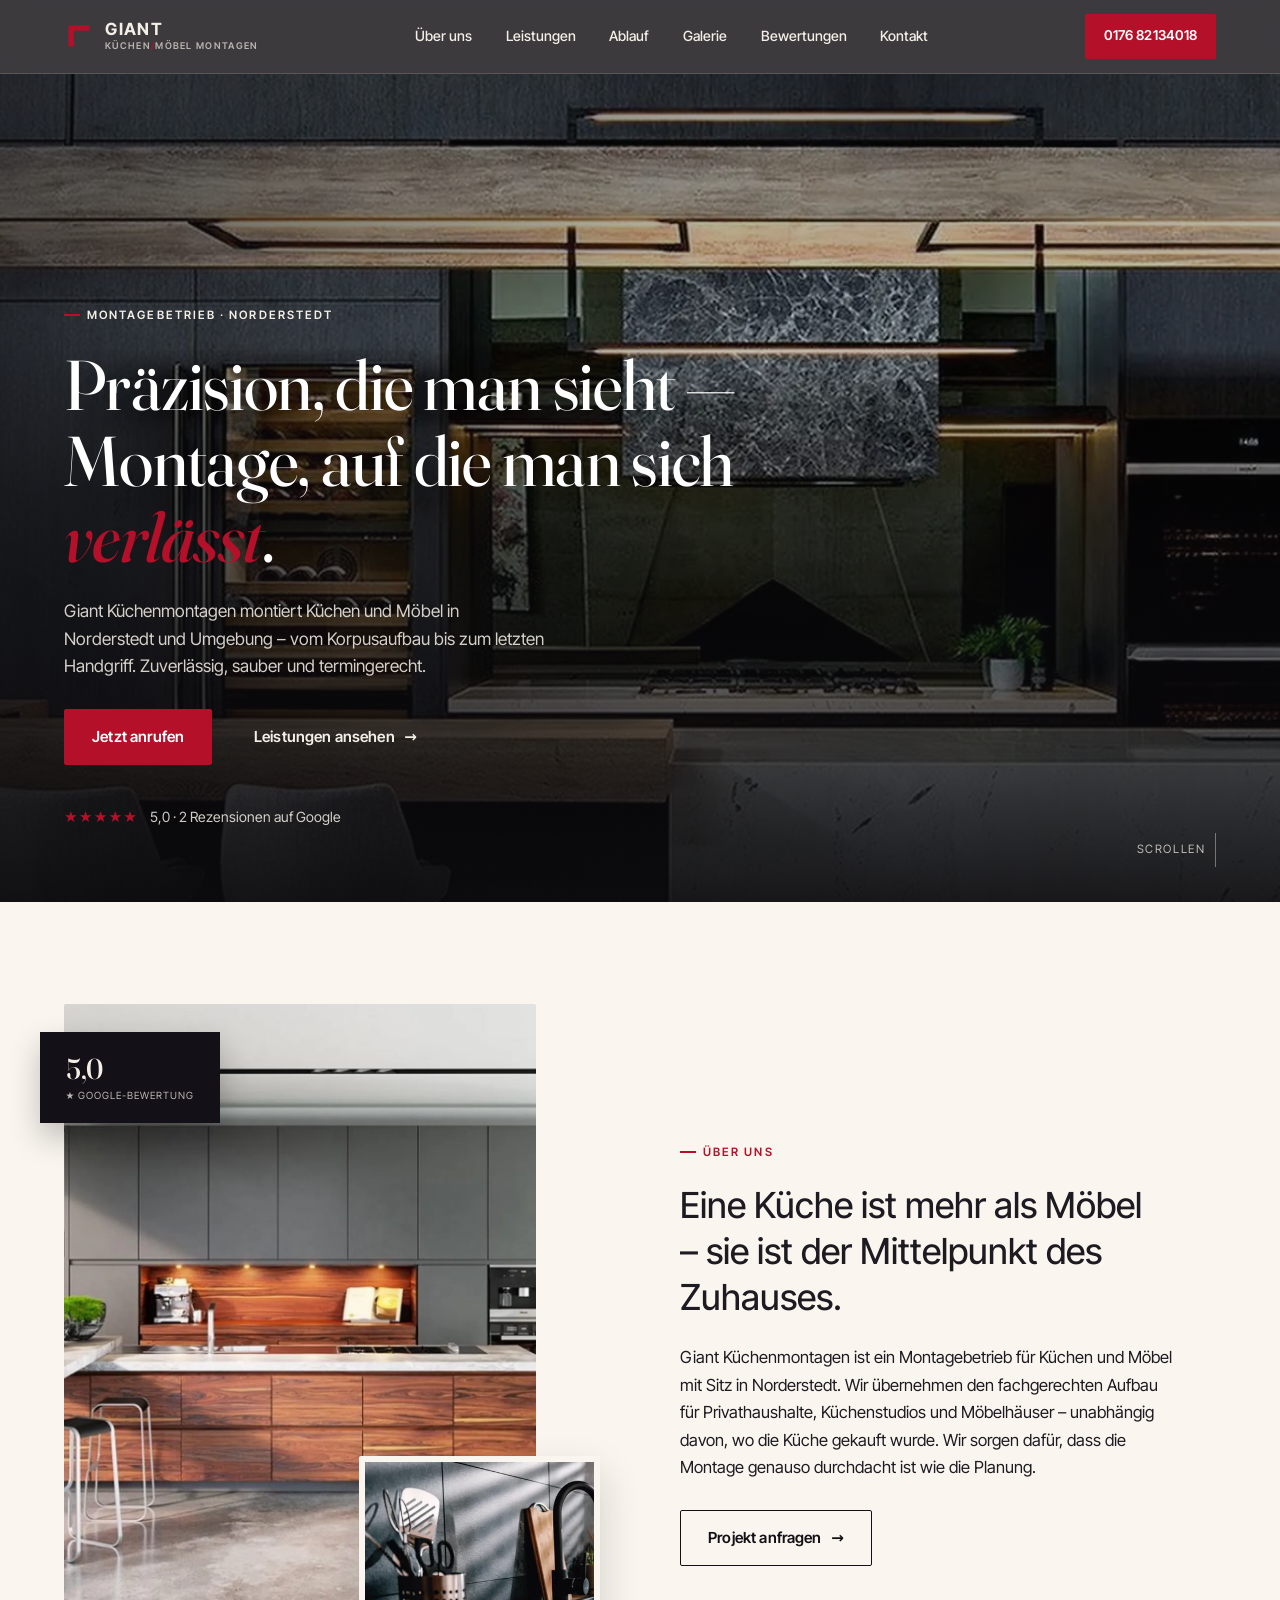
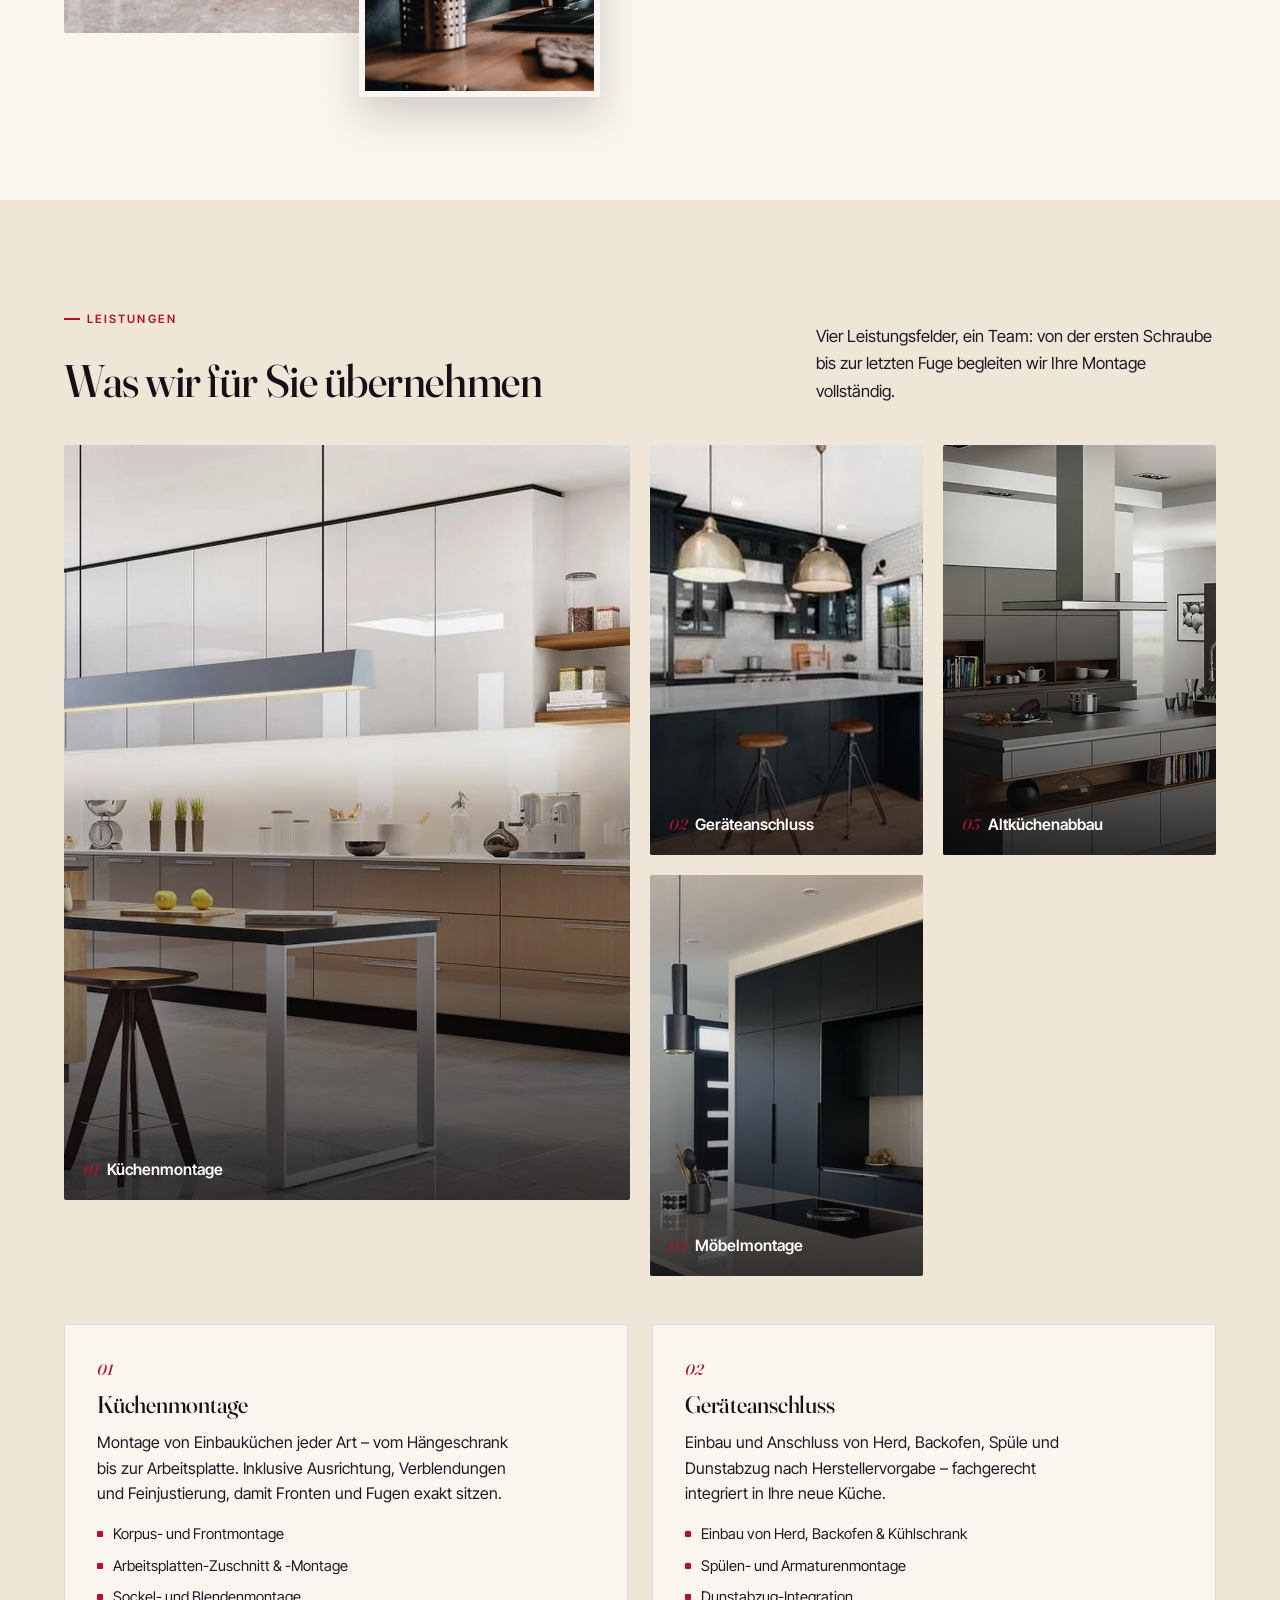
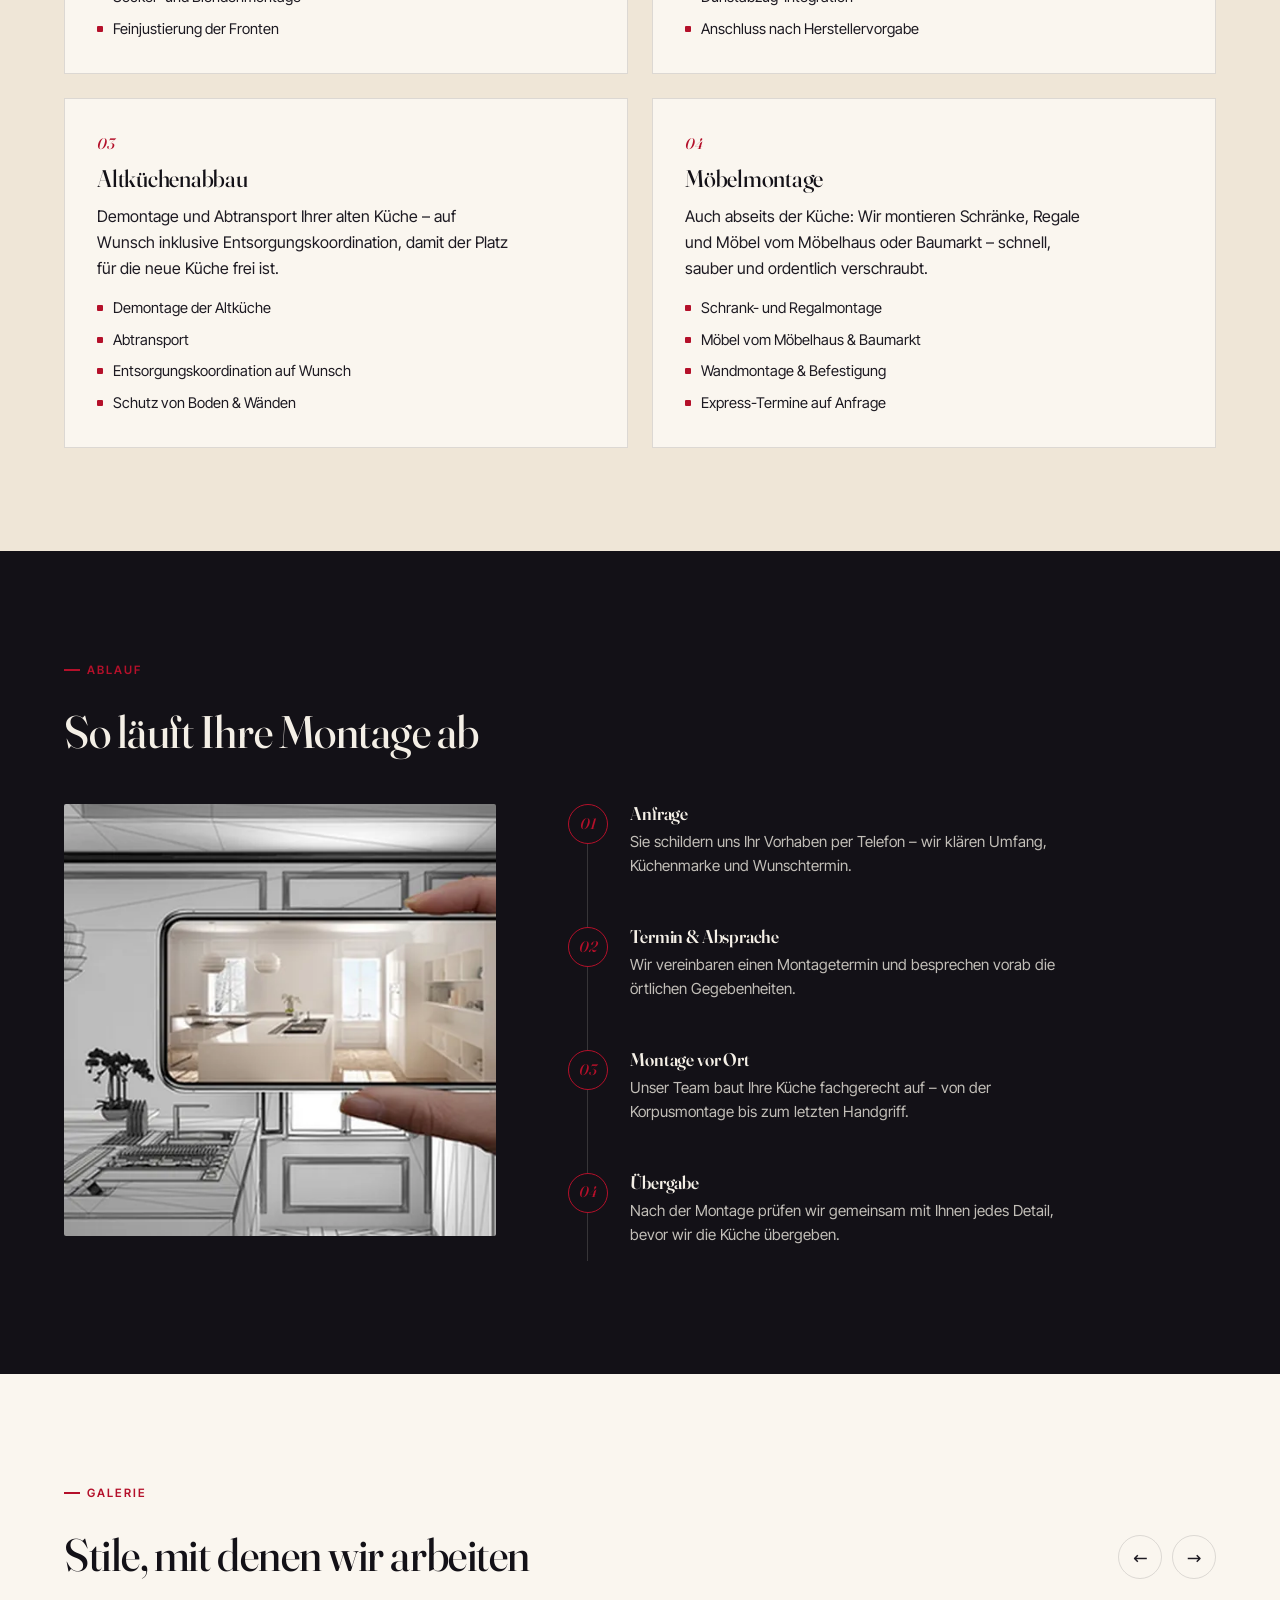
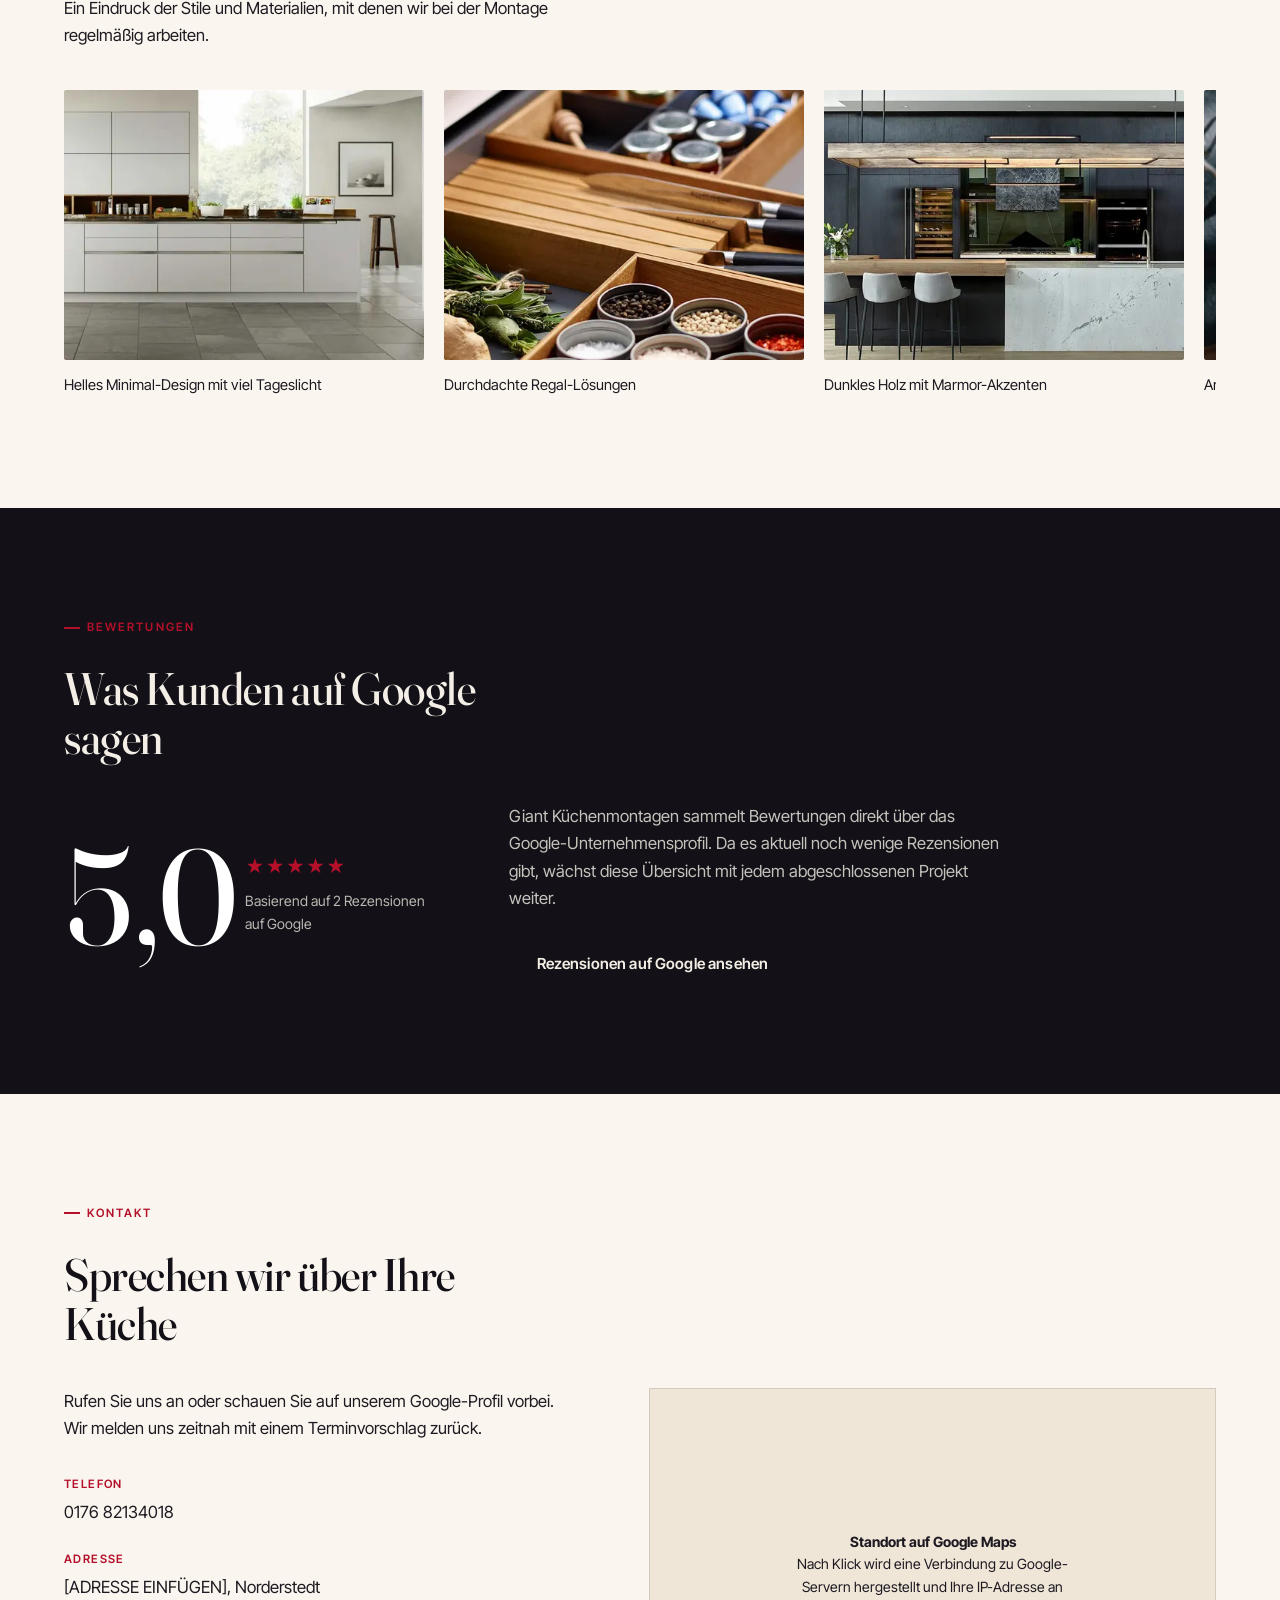
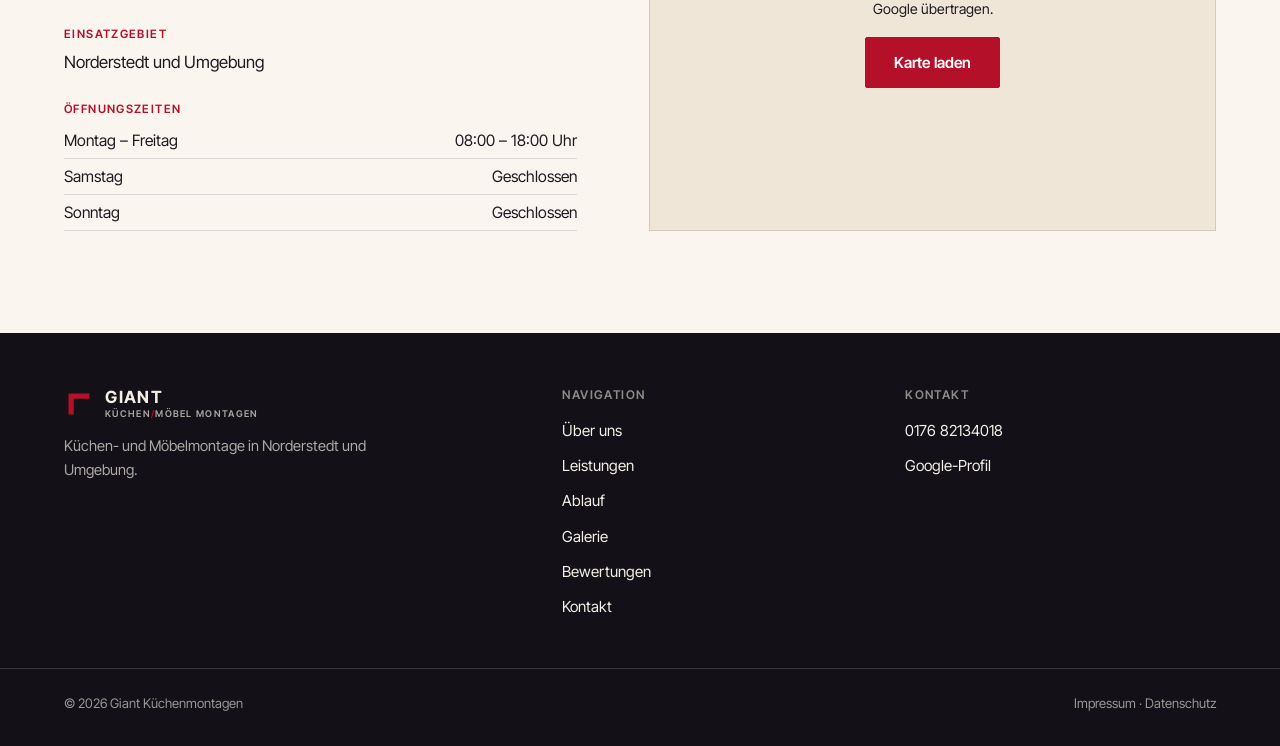
==== index.html @ b09549d9 "Add files via upload" ====
<!DOCTYPE html>
<html lang="de">
<head>
<meta charset="UTF-8">
<meta name="viewport" content="width=device-width, initial-scale=1">
<title>Giant Küchenmontagen – Küchen- &amp; Möbelmontage in Norderstedt</title>
<meta name="description" content="Giant Küchenmontagen montiert Küchen und Möbel in Norderstedt und Umgebung – vom Korpusaufbau bis zum Geräteanschluss. Zuverlässig, sauber, termingerecht.">

<link rel="icon" href="favicon.svg" type="image/svg+xml">
<link rel="icon" href="favicon-32.png" sizes="32x32" type="image/png">
<link rel="apple-touch-icon" href="favicon-180.png">

<link rel="preload" href="fonts/intertight-variable.woff2" as="font" type="font/woff2" crossorigin>
<link rel="preload" href="fonts/fraunces-variable.woff2" as="font" type="font/woff2" crossorigin>
<link rel="preload" href="img/hero-montage-schwarz-1200.webp" as="image" fetchpriority="high">

<link rel="stylesheet" href="css/style.css">

<meta property="og:type" content="website">
<meta property="og:title" content="Giant Küchenmontagen – Küchen- &amp; Möbelmontage in Norderstedt">
<meta property="og:description" content="Fachgerechte Montage von Küchen und Möbeln in Norderstedt und Umgebung – vom Korpusaufbau bis zum Geräteanschluss.">
<meta property="og:locale" content="de_DE">

<script type="application/ld+json">
{
  "@context": "https://schema.org",
  "@type": "HomeAndConstructionBusiness",
  "name": "Giant Küchenmontagen",
  "telephone": "+49 176 82134018",
  "address": {
    "@type": "PostalAddress",
    "addressLocality": "Norderstedt",
    "addressCountry": "DE"
  },
  "geo": {
    "@type": "GeoCoordinates",
    "latitude": 53.6799585,
    "longitude": 9.3692336
  },
  "areaServed": "Norderstedt und Umgebung",
  "openingHoursSpecification": [
    {
      "@type": "OpeningHoursSpecification",
      "dayOfWeek": ["Monday", "Tuesday", "Wednesday", "Thursday", "Friday"],
      "opens": "08:00",
      "closes": "18:00"
    }
  ],
  "aggregateRating": {
    "@type": "AggregateRating",
    "ratingValue": "5.0",
    "bestRating": "5",
    "reviewCount": "2"
  }
}
</script>
</head>
<body>
<a class="skip-link" href="#main">Zum Inhalt springen</a>

<header class="site-header">
  <div class="wrap site-header__inner">
    <a class="logo" href="index.html">
      <span class="mark" aria-hidden="true">
        <svg viewBox="0 0 40 40" width="30" height="30"><path d="M6 6H34V13H13V34H6V6Z" fill="#B4102A"/></svg>
      </span>
      <span class="logo__text">
        <span class="logo__name">Giant</span>
        <span class="logo__sub">Küchen<em>/</em>Möbel Montagen</span>
      </span>
    </a>

    <nav class="nav-desktop" aria-label="Hauptnavigation">
      <a href="#ueber-uns">Über uns</a>
      <a href="#leistungen">Leistungen</a>
      <a href="#ablauf">Ablauf</a>
      <a href="#galerie">Galerie</a>
      <a href="#bewertungen">Bewertungen</a>
      <a href="#kontakt">Kontakt</a>
    </nav>

    <div class="header-actions">
      <a class="btn btn--primary" href="tel:+4917682134018">0176 82134018</a>
      <button class="nav-toggle" aria-label="Menü öffnen" aria-expanded="false" aria-controls="nav-mobile">
        <span></span><span></span><span></span>
      </button>
    </div>
  </div>
</header>
<nav class="nav-mobile" id="nav-mobile" aria-label="Mobile Navigation">
  <a href="#ueber-uns">Über uns</a>
  <a href="#leistungen">Leistungen</a>
  <a href="#ablauf">Ablauf</a>
  <a href="#galerie">Galerie</a>
  <a href="#bewertungen">Bewertungen</a>
  <a href="#kontakt">Kontakt</a>
  <a class="btn btn--primary" href="tel:+4917682134018">0176 82134018 anrufen</a>
</nav>

<main id="main">

  <!-- Hero -->
  <section class="hero">
    <div class="hero__media">
      <img
        src="img/hero-montage-schwarz-1200.webp"
        srcset="img/hero-montage-schwarz-640.webp 640w, img/hero-montage-schwarz-1200.webp 1200w"
        sizes="100vw"
        width="1200" height="750"
        alt="Mattschwarze Küchenzeile mit Marmor-Dunstabzug, Weinklimaschrank und warmer Holzüberdachung"
        fetchpriority="high">
    </div>
    <div class="hero__content">
      <span class="eyebrow">Montagebetrieb · Norderstedt</span>
      <h1 class="hero__title">Präzision, die man sieht — Montage, auf die man sich <span class="accent">verlässt</span>.</h1>
      <p class="hero__text">Giant Küchenmontagen montiert Küchen und Möbel in Norderstedt und Umgebung – vom Korpusaufbau bis zum letzten Handgriff. Zuverlässig, sauber und termingerecht.</p>
      <div class="hero__ctas">
        <a class="btn btn--primary" href="tel:+4917682134018">Jetzt anrufen</a>
        <a class="btn btn--ghost-light btn--arrow" href="#leistungen">Leistungen ansehen</a>
      </div>
      <div class="hero__meta">
        <span class="stars" aria-hidden="true">★★★★★</span>
        <span>5,0 · 2 Rezensionen auf Google</span>
      </div>
    </div>
    <div class="hero__scroll" aria-hidden="true">
      <span>Scrollen</span>
      <span class="hero__scroll-line"></span>
    </div>
  </section>

  <!-- Über uns -->
  <section class="section" id="ueber-uns">
    <div class="wrap ueberuns">
      <div class="ueberuns__media reveal">
        <div class="ueberuns__stat">
          <strong>5,0</strong>
          <span>★ Google-Bewertung</span>
        </div>
        <div class="ueberuns__media-main">
          <img
            src="img/ueberuns-haupt-960.webp"
            srcset="img/ueberuns-haupt-500.webp 500w, img/ueberuns-haupt-960.webp 960w"
            sizes="(min-width: 900px) 45vw, 90vw"
            width="960" height="1280"
            alt="Graphitfarbene Küche mit Walnuss-Nischen, Kochinsel und Barhockern"
            loading="lazy">
        </div>
        <div class="ueberuns__media-inset">
          <img
            src="img/ueberuns-detail-640.webp"
            srcset="img/ueberuns-detail-400.webp 400w, img/ueberuns-detail-640.webp 640w"
            sizes="(min-width: 900px) 20vw, 40vw"
            width="640" height="640"
            alt="Nahaufnahme einer Küchenutensilien-Ablage neben einer mattschwarzen Armatur"
            loading="lazy">
        </div>
      </div>
      <div class="ueberuns__text reveal">
        <span class="eyebrow">Über uns</span>
        <p class="headline">Eine Küche ist mehr als Möbel – sie ist der Mittelpunkt des Zuhauses.</p>
        <p class="lede">Giant Küchenmontagen ist ein Montagebetrieb für Küchen und Möbel mit Sitz in Norderstedt. Wir übernehmen den fachgerechten Aufbau für Privathaushalte, Küchenstudios und Möbelhäuser – unabhängig davon, wo die Küche gekauft wurde. Wir sorgen dafür, dass die Montage genauso durchdacht ist wie die Planung.</p>
        <a class="btn btn--ghost btn--arrow" href="#kontakt" style="margin-top:1.75rem;">Projekt anfragen</a>
      </div>
    </div>
  </section>

  <!-- Leistungen -->
  <section class="section section--paper-deep" id="leistungen">
    <div class="wrap">
      <div class="section-head section-head--split">
        <div>
          <span class="eyebrow reveal">Leistungen</span>
          <h2 class="headline reveal">Was wir für Sie übernehmen</h2>
        </div>
        <p class="lede reveal">Vier Leistungsfelder, ein Team: von der ersten Schraube bis zur letzten Fuge begleiten wir Ihre Montage vollständig.</p>
      </div>

      <div class="bento reveal">
        <a class="bento__item bento__item--a" href="#leistung-montage">
          <img
            src="img/leistung-montage-900.webp"
            srcset="img/leistung-montage-480.webp 480w, img/leistung-montage-900.webp 900w"
            sizes="(min-width: 860px) 50vw, 90vw"
            width="900" height="1200"
            alt="Helle Holzküche mit Kochinsel und freistehendem Esstisch"
            loading="lazy">
          <span class="bento__label"><span class="bento__label-index">01</span><span class="bento__label-text">Küchenmontage</span></span>
        </a>
        <a class="bento__item bento__item--b" href="#leistung-geraete">
          <img
            src="img/leistung-geraete-900.webp"
            srcset="img/leistung-geraete-480.webp 480w, img/leistung-geraete-900.webp 900w"
            sizes="(min-width: 860px) 25vw, 45vw"
            width="900" height="900"
            alt="Dunkelblaue Kücheninsel mit messingfarbenen Pendelleuchten"
            loading="lazy">
          <span class="bento__label"><span class="bento__label-index">02</span><span class="bento__label-text">Geräteanschluss</span></span>
        </a>
        <a class="bento__item bento__item--c" href="#leistung-abbau">
          <img
            src="img/leistung-abbau-900.webp"
            srcset="img/leistung-abbau-480.webp 480w, img/leistung-abbau-900.webp 900w"
            sizes="(min-width: 860px) 25vw, 45vw"
            width="900" height="1350"
            alt="Offene, graue Küche mit Blick auf eine Treppe im Hintergrund"
            loading="lazy">
          <span class="bento__label"><span class="bento__label-index">03</span><span class="bento__label-text">Altküchenabbau</span></span>
        </a>
        <a class="bento__item bento__item--d" href="#leistung-moebel">
          <img
            src="img/leistung-moebel-900.webp"
            srcset="img/leistung-moebel-480.webp 480w, img/leistung-moebel-900.webp 900w"
            sizes="(min-width: 860px) 25vw, 90vw"
            width="900" height="900"
            alt="Mattschwarze Hochschränke mit schlanken Pendelleuchten"
            loading="lazy">
          <span class="bento__label"><span class="bento__label-index">04</span><span class="bento__label-text">Möbelmontage</span></span>
        </a>
      </div>

      <div class="leistung-cards">
        <div class="leistung-card reveal" id="leistung-montage">
          <span class="leistung-card__index">01</span>
          <h3>Küchenmontage</h3>
          <p>Montage von Einbauküchen jeder Art – vom Hängeschrank bis zur Arbeitsplatte. Inklusive Ausrichtung, Verblendungen und Feinjustierung, damit Fronten und Fugen exakt sitzen.</p>
          <ul class="leistung-card__list">
            <li>Korpus- und Frontmontage</li>
            <li>Arbeitsplatten-Zuschnitt &amp; -Montage</li>
            <li>Sockel- und Blendenmontage</li>
            <li>Feinjustierung der Fronten</li>
          </ul>
        </div>
        <div class="leistung-card reveal" id="leistung-geraete">
          <span class="leistung-card__index">02</span>
          <h3>Geräteanschluss</h3>
          <p>Einbau und Anschluss von Herd, Backofen, Spüle und Dunstabzug nach Herstellervorgabe – fachgerecht integriert in Ihre neue Küche.</p>
          <ul class="leistung-card__list">
            <li>Einbau von Herd, Backofen &amp; Kühlschrank</li>
            <li>Spülen- und Armaturenmontage</li>
            <li>Dunstabzug-Integration</li>
            <li>Anschluss nach Herstellervorgabe</li>
          </ul>
        </div>
        <div class="leistung-card reveal" id="leistung-abbau">
          <span class="leistung-card__index">03</span>
          <h3>Altküchenabbau</h3>
          <p>Demontage und Abtransport Ihrer alten Küche – auf Wunsch inklusive Entsorgungskoordination, damit der Platz für die neue Küche frei ist.</p>
          <ul class="leistung-card__list">
            <li>Demontage der Altküche</li>
            <li>Abtransport</li>
            <li>Entsorgungskoordination auf Wunsch</li>
            <li>Schutz von Boden &amp; Wänden</li>
          </ul>
        </div>
        <div class="leistung-card reveal" id="leistung-moebel">
          <span class="leistung-card__index">04</span>
          <h3>Möbelmontage</h3>
          <p>Auch abseits der Küche: Wir montieren Schränke, Regale und Möbel vom Möbelhaus oder Baumarkt – schnell, sauber und ordentlich verschraubt.</p>
          <ul class="leistung-card__list">
            <li>Schrank- und Regalmontage</li>
            <li>Möbel vom Möbelhaus &amp; Baumarkt</li>
            <li>Wandmontage &amp; Befestigung</li>
            <li>Express-Termine auf Anfrage</li>
          </ul>
        </div>
      </div>
    </div>
  </section>

  <!-- Ablauf -->
  <section class="section section--ink" id="ablauf">
    <div class="wrap">
      <span class="eyebrow reveal">Ablauf</span>
      <h2 class="headline reveal">So läuft Ihre Montage ab</h2>

      <div class="ablauf">
        <div class="ablauf__media reveal">
          <img
            src="img/ablauf-planung-960.webp"
            srcset="img/ablauf-planung-500.webp 500w, img/ablauf-planung-960.webp 960w"
            sizes="(min-width: 960px) 35vw, 90vw"
            width="960" height="960"
            alt="Visualisierung einer Küchenplanung per Smartphone über einer technischen Zeichnung"
            loading="lazy">
        </div>
        <div class="timeline reveal">
          <div class="timeline__step">
            <span class="timeline__index" aria-hidden="true">01</span>
            <div>
              <h3>Anfrage</h3>
              <p>Sie schildern uns Ihr Vorhaben per Telefon – wir klären Umfang, Küchenmarke und Wunschtermin.</p>
            </div>
          </div>
          <div class="timeline__step">
            <span class="timeline__index" aria-hidden="true">02</span>
            <div>
              <h3>Termin &amp; Absprache</h3>
              <p>Wir vereinbaren einen Montagetermin und besprechen vorab die örtlichen Gegebenheiten.</p>
            </div>
          </div>
          <div class="timeline__step">
            <span class="timeline__index" aria-hidden="true">03</span>
            <div>
              <h3>Montage vor Ort</h3>
              <p>Unser Team baut Ihre Küche fachgerecht auf – von der Korpusmontage bis zum letzten Handgriff.</p>
            </div>
          </div>
          <div class="timeline__step">
            <span class="timeline__index" aria-hidden="true">04</span>
            <div>
              <h3>Übergabe</h3>
              <p>Nach der Montage prüfen wir gemeinsam mit Ihnen jedes Detail, bevor wir die Küche übergeben.</p>
            </div>
          </div>
        </div>
      </div>
    </div>
  </section>

  <!-- Galerie -->
  <section class="section" id="galerie">
    <div class="wrap">
      <div class="galerie__head">
        <div>
          <span class="eyebrow reveal">Galerie</span>
          <h2 class="headline reveal">Stile, mit denen wir arbeiten</h2>
        </div>
        <div class="galerie__nav reveal">
          <button type="button" data-scroll="-1" aria-label="Galerie nach links scrollen">←</button>
          <button type="button" data-scroll="1" aria-label="Galerie nach rechts scrollen">→</button>
        </div>
      </div>
      <p class="lede reveal" style="margin-top:1rem;">Ein Eindruck der Stile und Materialien, mit denen wir bei der Montage regelmäßig arbeiten.</p>

      <div class="galerie__track reveal" id="galerie-track" tabindex="0" aria-label="Galerie, horizontal scrollbar">
        <figure class="galerie__card">
          <div class="galerie__card-media">
            <img
              src="img/galerie-minimal-weiss-900.webp"
              srcset="img/galerie-minimal-weiss-480.webp 480w, img/galerie-minimal-weiss-900.webp 900w"
              sizes="360px"
              width="900" height="675"
              alt="Helle, minimalistische Küche mit großem Fenster"
              loading="lazy">
          </div>
          <figcaption class="galerie__card-caption">Helles Minimal-Design mit viel Tageslicht</figcaption>
        </figure>
        <figure class="galerie__card">
          <div class="galerie__card-media">
            <img
              src="img/galerie-offenes-regal-900.webp"
              srcset="img/galerie-offenes-regal-480.webp 480w, img/galerie-offenes-regal-900.webp 900w"
              sizes="360px"
              width="900" height="675"
              alt="Offene Regal-Lösung mit Geschirr und Küchenutensilien"
              loading="lazy">
          </div>
          <figcaption class="galerie__card-caption">Durchdachte Regal-Lösungen</figcaption>
        </figure>
        <figure class="galerie__card">
          <div class="galerie__card-media">
            <img
              src="img/galerie-marmor-insel-900.webp"
              srcset="img/galerie-marmor-insel-480.webp 480w, img/galerie-marmor-insel-900.webp 900w"
              sizes="360px"
              width="900" height="675"
              alt="Dunkle Kochinsel mit Marmor-Dunstabzug und Weinklimaschrank"
              loading="lazy">
          </div>
          <figcaption class="galerie__card-caption">Dunkles Holz mit Marmor-Akzenten</figcaption>
        </figure>
        <figure class="galerie__card">
          <div class="galerie__card-media">
            <img
              src="img/galerie-armatur-detail-900.webp"
              srcset="img/galerie-armatur-detail-480.webp 480w, img/galerie-armatur-detail-900.webp 900w"
              sizes="360px"
              width="900" height="675"
              alt="Mattschwarze Armatur neben einem Schneidebrett aus Holz"
              loading="lazy">
          </div>
          <figcaption class="galerie__card-caption">Armatur- und Detailmontage in Mattschwarz</figcaption>
        </figure>
      </div>
    </div>
  </section>

  <!-- Bewertungen -->
  <section class="section section--ink" id="bewertungen">
    <div class="wrap">
      <span class="eyebrow reveal">Bewertungen</span>
      <h2 class="headline reveal">Was Kunden auf Google sagen</h2>

      <div class="bewertung-banner reveal">
        <div class="bewertung-score">
          <span class="bewertung-score__num">5,0</span>
          <div class="bewertung-score__meta">
            <span class="stars" aria-hidden="true">★★★★★</span>
            <p>Basierend auf 2 Rezensionen auf Google</p>
          </div>
        </div>
        <div class="bewertung-text">
          <p class="lede">Giant Küchenmontagen sammelt Bewertungen direkt über das Google-Unternehmensprofil. Da es aktuell noch wenige Rezensionen gibt, wächst diese Übersicht mit jedem abgeschlossenen Projekt weiter.</p>
          <a class="btn btn--ghost-light" href="https://www.google.com/maps/place/Giant+K%C3%BCchenmontagen/@0,0,9z/data=!4m19!1m10!3m9!1s0x6337b4d346b1dd51:0x238fac56518d0ff9!2sGiant+K%C3%BCchenmontagen!8m2!3d53.6799585!4d9.3692336!10e5!14m1!1BCgIgAQ!16s%2Fg%2F11s0gf48rt!3m7!1s0x6337b4d346b1dd51:0x238fac56518d0ff9!8m2!3d53.6799585!4d9.3692336!9m1!1b1!16s%2Fg%2F11s0gf48rt?entry=ttu&amp;g_ep=EgoyMDI2MDkzMC4wIKXMDSoASAFQAw%3D%3D" target="_blank" rel="noopener">Rezensionen auf Google ansehen</a>
        </div>
      </div>
    </div>
  </section>

  <!-- Kontakt -->
  <section class="section" id="kontakt">
    <div class="wrap">
      <span class="eyebrow reveal">Kontakt</span>
      <h2 class="headline reveal">Sprechen wir über Ihre Küche</h2>

      <div class="kontakt reveal">
        <div>
          <p class="lede">Rufen Sie uns an oder schauen Sie auf unserem Google-Profil vorbei. Wir melden uns zeitnah mit einem Terminvorschlag zurück.</p>

          <dl class="kontakt-list" style="margin-top:2rem;">
            <div class="kontakt-item">
              <dt>Telefon</dt>
              <dd><a href="tel:+4917682134018">0176 82134018</a></dd>
            </div>
            <div class="kontakt-item">
              <dt>Adresse</dt>
              <dd>[ADRESSE EINFÜGEN], Norderstedt</dd>
            </div>
            <div class="kontakt-item">
              <dt>Einsatzgebiet</dt>
              <dd>Norderstedt und Umgebung</dd>
            </div>
            <div class="kontakt-item">
              <dt>Öffnungszeiten</dt>
              <dd>
                <table class="hours-table">
                  <tbody>
                    <tr><td>Montag – Freitag</td><td>08:00 – 18:00 Uhr</td></tr>
                    <tr><td>Samstag</td><td>Geschlossen</td></tr>
                    <tr><td>Sonntag</td><td>Geschlossen</td></tr>
                  </tbody>
                </table>
              </dd>
            </div>
          </dl>
        </div>

        <div class="map-box" data-map-src="https://www.google.com/maps?q=53.6799585,9.3692336&amp;z=14&amp;output=embed">
          <p><strong>Standort auf Google Maps</strong><br>Nach Klick wird eine Verbindung zu Google-Servern hergestellt und Ihre IP-Adresse an Google übertragen.</p>
          <button class="btn btn--primary" type="button" data-load-map>Karte laden</button>
        </div>
      </div>
    </div>
  </section>

</main>

<footer class="site-footer">
  <div class="wrap footer-grid">
    <div>
      <a class="logo" href="index.html">
        <span class="mark" aria-hidden="true">
          <svg viewBox="0 0 40 40" width="30" height="30"><path d="M6 6H34V13H13V34H6V6Z" fill="#B4102A"/></svg>
        </span>
        <span class="logo__text">
          <span class="logo__name">Giant</span>
          <span class="logo__sub">Küchen<em>/</em>Möbel Montagen</span>
        </span>
      </a>
      <p class="footer-tagline">Küchen- und Möbelmontage in Norderstedt und Umgebung.</p>
    </div>

    <div class="footer-col">
      <h3>Navigation</h3>
      <ul>
        <li><a href="#ueber-uns">Über uns</a></li>
        <li><a href="#leistungen">Leistungen</a></li>
        <li><a href="#ablauf">Ablauf</a></li>
        <li><a href="#galerie">Galerie</a></li>
        <li><a href="#bewertungen">Bewertungen</a></li>
        <li><a href="#kontakt">Kontakt</a></li>
      </ul>
    </div>

    <div class="footer-col">
      <h3>Kontakt</h3>
      <ul>
        <li><a href="tel:+4917682134018">0176 82134018</a></li>
        <li><a href="https://www.google.com/maps/place/Giant+K%C3%BCchenmontagen/@0,0,9z/data=!4m19!1m10!3m9!1s0x6337b4d346b1dd51:0x238fac56518d0ff9!2sGiant+K%C3%BCchenmontagen!8m2!3d53.6799585!4d9.3692336!10e5!14m1!1BCgIgAQ!16s%2Fg%2F11s0gf48rt!3m7!1s0x6337b4d346b1dd51:0x238fac56518d0ff9!8m2!3d53.6799585!4d9.3692336!9m1!1b1!16s%2Fg%2F11s0gf48rt?entry=ttu&amp;g_ep=EgoyMDI2MDkzMC4wIKXMDSoASAFQAw%3D%3D" target="_blank" rel="noopener">Google-Profil</a></li>
      </ul>
    </div>
  </div>

  <div class="wrap footer-bottom">
    <span>© 2026 Giant Küchenmontagen</span>
    <span><a href="impressum.html">Impressum</a> · <a href="datenschutz.html">Datenschutz</a></span>
  </div>
</footer>

<script src="js/main.js"></script>
</body>
</html>
---- css/style.css ----
/* ==========================================================================
   Giant Küchenmontagen — Stylesheet (Editorial / Bento Variante)
   Fonts: Fraunces (Display, self-hosted) + Inter Tight (Text, self-hosted)
   ========================================================================== */

@font-face {
  font-family: "Fraunces";
  src: url("../fonts/fraunces-variable.woff2") format("woff2");
  font-weight: 300 700;
  font-style: normal;
  font-display: swap;
}

@font-face {
  font-family: "Fraunces";
  src: url("../fonts/fraunces-italic.woff2") format("woff2");
  font-weight: 400 600;
  font-style: italic;
  font-display: swap;
}

@font-face {
  font-family: "Inter Tight";
  src: url("../fonts/intertight-variable.woff2") format("woff2");
  font-weight: 400 700;
  font-style: normal;
  font-display: swap;
}

/* ---------- Tokens ---------- */
:root {
  --color-paper: #faf6ef;
  --color-paper-deep: #efe6d7;
  --color-ink: #131117;
  --color-ink-soft: #1d1a22;
  --color-ink-elevated: #28232c;
  --color-cream: #f4efe6;
  --color-red: #b4102a;
  --color-red-deep: #8c0c20;
  --color-white: #ffffff;
  --color-line: rgba(19, 17, 23, 0.13);
  --color-line-on-dark: rgba(244, 239, 230, 0.16);

  --font-display: "Fraunces", "Iowan Old Style", "Palatino Linotype", serif;
  --font-text: "Inter Tight", "Segoe UI", system-ui, sans-serif;

  --maxw: 1320px;
  --gutter: 1.25rem;
  --header-h: 72px;

  --ease: cubic-bezier(0.22, 0.61, 0.36, 1);
}

@media (min-width: 768px) {
  :root { --gutter: 2.5rem; }
}

@media (min-width: 1200px) {
  :root { --gutter: 4rem; }
}

/* ---------- Reset ---------- */
*, *::before, *::after { box-sizing: border-box; }
* { margin: 0; padding: 0; }

html {
  -webkit-text-size-adjust: 100%;
  scroll-behavior: smooth;
  scroll-padding-top: var(--header-h);
}

@media (prefers-reduced-motion: reduce) {
  html { scroll-behavior: auto; }
  *, *::before, *::after {
    animation-duration: 0.01ms !important;
    animation-iteration-count: 1 !important;
    transition-duration: 0.01ms !important;
    scroll-behavior: auto !important;
  }
}

body {
  background: var(--color-paper);
  color: var(--color-ink-soft);
  font-family: var(--font-text);
  font-weight: 400;
  font-size: 1rem;
  line-height: 1.6;
  -webkit-font-smoothing: antialiased;
  overflow-x: hidden;
}

img { max-width: 100%; height: auto; display: block; }
svg { display: block; }

a { color: inherit; text-decoration: none; }
ul { list-style: none; }

button {
  font-family: inherit;
  cursor: pointer;
  background: none;
  border: none;
  color: inherit;
}

h1, h2, h3, h4 {
  font-family: var(--font-display);
  font-weight: 460;
  line-height: 1.08;
  letter-spacing: -0.01em;
  color: var(--color-ink);
}

/* ---------- Focus states ---------- */
a:focus-visible,
button:focus-visible,
input:focus-visible,
textarea:focus-visible {
  outline: 2px solid var(--color-red);
  outline-offset: 3px;
  border-radius: 2px;
}

/* ---------- Layout helpers ---------- */
.wrap {
  max-width: var(--maxw);
  margin-inline: auto;
  padding-inline: var(--gutter);
}

.section { padding-block: clamp(3.5rem, 8vw, 7.5rem); }

.section--paper-deep { background: var(--color-paper-deep); }
.section--ink { background: var(--color-ink); color: var(--color-cream); }
.section--ink h2, .section--ink h3 { color: var(--color-cream); }
.section--ink p.lede { color: rgba(244, 239, 230, 0.8); }

.eyebrow {
  display: inline-flex;
  align-items: center;
  gap: 0.6em;
  font-family: var(--font-text);
  font-weight: 600;
  font-size: 0.72rem;
  letter-spacing: 0.18em;
  text-transform: uppercase;
  color: var(--color-red);
}

.eyebrow::before {
  content: "";
  display: inline-block;
  width: 1.4em;
  height: 2px;
  background: var(--color-red);
}

.headline {
  font-size: clamp(2rem, 3.6vw, 2.85rem);
  margin-top: 0.6em;
  max-width: 18ch;
}

p.lede {
  font-size: clamp(1.02rem, 1.3vw, 1.15rem);
  line-height: 1.65;
  color: var(--color-ink-soft);
  max-width: 50ch;
}

.section-head {
  display: flex;
  flex-direction: column;
  gap: 0.5rem;
}

@media (min-width: 860px) {
  .section-head--split {
    flex-direction: row;
    justify-content: space-between;
    align-items: flex-end;
    gap: 2rem;
  }
  .section-head--split .lede { margin-top: 0; max-width: 40ch; }
}

/* ---------- Buttons ---------- */
.btn {
  display: inline-flex;
  align-items: center;
  gap: 0.6rem;
  font-family: var(--font-text);
  font-weight: 600;
  font-size: 0.95rem;
  letter-spacing: 0.01em;
  padding: 0.95rem 1.7rem;
  min-height: 44px;
  border-radius: 2px;
  transition: background-color 0.2s var(--ease), color 0.2s var(--ease), border-color 0.2s var(--ease), transform 0.2s var(--ease);
}

.btn--primary {
  background: var(--color-red);
  color: var(--color-white);
  border: 1px solid var(--color-red);
}

.btn--primary:hover, .btn--primary:focus-visible {
  background: var(--color-red-deep);
  border-color: var(--color-red-deep);
}

.btn--ghost {
  background: transparent;
  color: var(--color-ink);
  border: 1px solid var(--color-ink);
}

.btn--ghost:hover, .btn--ghost:focus-visible {
  background: var(--color-ink);
  color: var(--color-cream);
}

.section--ink .btn--ghost,
.btn--ghost-light {
  color: var(--color-cream);
  border-color: var(--color-line-on-dark);
}

.section--ink .btn--ghost:hover,
.section--ink .btn--ghost:focus-visible,
.btn--ghost-light:hover,
.btn--ghost-light:focus-visible {
  background: var(--color-cream);
  color: var(--color-ink);
}

.btn--arrow::after { content: "→"; transition: transform 0.2s var(--ease); }
.btn--arrow:hover::after { transform: translateX(3px); }

/* ---------- Brand mark ---------- */
.mark {
  display: inline-block;
  flex-shrink: 0;
}

.logo {
  display: flex;
  align-items: center;
  gap: 0.7rem;
  color: var(--color-cream);
}

.logo__text {
  display: flex;
  flex-direction: column;
  line-height: 1.05;
}

.logo__name {
  font-family: var(--font-text);
  font-size: 1.05rem;
  font-weight: 700;
  letter-spacing: 0.08em;
  text-transform: uppercase;
}

.logo__sub {
  font-family: var(--font-text);
  font-size: 0.58rem;
  font-weight: 600;
  letter-spacing: 0.14em;
  text-transform: uppercase;
  color: rgba(244, 239, 230, 0.68);
  margin-top: 0.15rem;
}

.logo__sub em { font-style: normal; color: var(--color-red); }

/* ---------- Header ---------- */
.site-header {
  position: sticky;
  top: 0;
  z-index: 50;
  background: rgba(19, 17, 23, 0.82);
  backdrop-filter: blur(10px);
  -webkit-backdrop-filter: blur(10px);
  border-bottom: 1px solid var(--color-line-on-dark);
}

.site-header__inner {
  display: flex;
  align-items: center;
  justify-content: space-between;
  gap: 1rem;
  padding-block: 0.85rem;
  min-height: var(--header-h);
}

.nav-desktop { display: none; }

@media (min-width: 980px) {
  .nav-desktop {
    display: flex;
    align-items: center;
    gap: 2.1rem;
  }

  .nav-desktop a {
    font-size: 0.88rem;
    font-weight: 500;
    color: var(--color-cream);
    position: relative;
    padding-block: 0.3rem;
  }

  .nav-desktop a::after {
    content: "";
    position: absolute;
    left: 0;
    bottom: 0;
    width: 100%;
    height: 1px;
    background: var(--color-red);
    transform: scaleX(0);
    transform-origin: left;
    transition: transform 0.25s var(--ease);
  }

  .nav-desktop a:hover::after,
  .nav-desktop a:focus-visible::after { transform: scaleX(1); }
}

.header-actions {
  display: flex;
  align-items: center;
  gap: 0.75rem;
}

.header-actions .btn {
  padding: 0.68rem 1.1rem;
  font-size: 0.85rem;
}

.header-actions .btn--primary { display: none; }

@media (min-width: 640px) {
  .header-actions .btn--primary { display: inline-flex; }
}

.nav-toggle {
  display: flex;
  flex-direction: column;
  justify-content: center;
  gap: 5px;
  width: 44px;
  height: 44px;
  align-items: center;
}

@media (min-width: 980px) { .nav-toggle { display: none; } }

.nav-toggle span {
  display: block;
  width: 22px;
  height: 2px;
  background: var(--color-cream);
  transition: transform 0.25s var(--ease), opacity 0.2s var(--ease);
}

.nav-toggle[aria-expanded="true"] span:nth-child(1) { transform: translateY(7px) rotate(45deg); }
.nav-toggle[aria-expanded="true"] span:nth-child(2) { opacity: 0; }
.nav-toggle[aria-expanded="true"] span:nth-child(3) { transform: translateY(-7px) rotate(-45deg); }

.nav-mobile {
  position: fixed;
  inset: 0;
  top: var(--header-h);
  background: var(--color-ink);
  z-index: 49;
  padding: 2rem var(--gutter);
  display: flex;
  flex-direction: column;
  gap: 1.6rem;
  transform: translateY(-8px);
  opacity: 0;
  pointer-events: none;
  transition: opacity 0.25s var(--ease), transform 0.25s var(--ease);
}

.nav-mobile.is-open { opacity: 1; transform: translateY(0); pointer-events: auto; }

.nav-mobile a {
  font-family: var(--font-display);
  font-size: 1.5rem;
  font-weight: 500;
  color: var(--color-cream);
}

.nav-mobile .btn { align-self: flex-start; margin-top: 0.5rem; }

@media (min-width: 980px) { .nav-mobile { display: none; } }

/* ---------- Hero ---------- */
.hero {
  position: relative;
  min-height: calc(100svh - var(--header-h));
  display: flex;
  align-items: flex-end;
  color: var(--color-cream);
  background: var(--color-ink);
}

.hero__media {
  position: absolute;
  inset: 0;
  z-index: 0;
}

.hero__media img { width: 100%; height: 100%; object-fit: cover; }

.hero__media::after {
  content: "";
  position: absolute;
  inset: 0;
  background:
    linear-gradient(to top, rgba(10,9,12,0.92) 0%, rgba(10,9,12,0.52) 42%, rgba(10,9,12,0.22) 68%, rgba(10,9,12,0.4) 100%),
    linear-gradient(to right, rgba(10,9,12,0.55) 0%, rgba(10,9,12,0) 55%);
}

.hero__content {
  position: relative;
  z-index: 1;
  width: 100%;
  padding: 7rem var(--gutter) 3rem;
  display: flex;
  flex-direction: column;
  gap: 1.4rem;
}

@media (min-width: 760px) {
  .hero__content { padding: 9rem var(--gutter) 4.5rem; }
}

.hero .eyebrow { color: var(--color-cream); }
.hero .eyebrow::before { background: var(--color-red); }

.hero__title {
  font-size: clamp(2.3rem, 6.4vw, 4.4rem);
  max-width: 16ch;
  color: var(--color-white);
  font-weight: 420;
}

.hero__title .accent {
  font-style: italic;
  color: var(--color-red);
}

.hero__text {
  font-size: 1.08rem;
  max-width: 48ch;
  color: rgba(244, 239, 230, 0.86);
}

.hero__ctas {
  display: flex;
  flex-wrap: wrap;
  gap: 0.9rem;
  margin-top: 0.4rem;
}

.hero__meta {
  display: flex;
  align-items: center;
  gap: 0.75rem;
  margin-top: 1.1rem;
  font-size: 0.88rem;
  color: rgba(244, 239, 230, 0.85);
}

.stars { color: var(--color-red); letter-spacing: 0.08em; font-size: 0.95rem; }

.hero__scroll {
  position: absolute;
  right: var(--gutter);
  bottom: 2.2rem;
  z-index: 1;
  display: none;
  align-items: center;
  gap: 0.6rem;
  font-size: 0.72rem;
  letter-spacing: 0.14em;
  text-transform: uppercase;
  color: rgba(244, 239, 230, 0.75);
}

@media (min-width: 760px) { .hero__scroll { display: flex; } }

.hero__scroll-line {
  width: 1px;
  height: 34px;
  background: rgba(244, 239, 230, 0.4);
  position: relative;
  overflow: hidden;
}

.hero__scroll-line::after {
  content: "";
  position: absolute;
  top: -100%;
  left: 0;
  width: 100%;
  height: 100%;
  background: var(--color-red);
  animation: scrollline 2.2s var(--ease) infinite;
}

@keyframes scrollline {
  0% { top: -100%; }
  60% { top: 100%; }
  100% { top: 100%; }
}

@media (prefers-reduced-motion: reduce) {
  .hero__scroll-line::after { animation: none; top: 0; }
}

/* ---------- Über uns ---------- */
.ueberuns {
  display: grid;
  gap: 3rem;
}

@media (min-width: 900px) {
  .ueberuns { grid-template-columns: 1fr 1fr; gap: 5rem; align-items: center; }
}

.ueberuns__text .headline {
  font-size: clamp(1.6rem, 2.8vw, 2.3rem);
  font-weight: 460;
  max-width: 22ch;
  line-height: 1.28;
}

.ueberuns__text p.lede { margin-top: 1.5rem; }

.ueberuns__media {
  position: relative;
  padding-bottom: 2.5rem;
  padding-right: 2.5rem;
}

@media (min-width: 540px) {
  .ueberuns__media { padding-bottom: 4rem; padding-right: 4rem; }
}

.ueberuns__media-main {
  overflow: hidden;
  border-radius: 2px;
}

.ueberuns__media-main img { width: 100%; aspect-ratio: 3/4; object-fit: cover; }

.ueberuns__media-inset {
  position: absolute;
  right: 0;
  bottom: 0;
  width: 45%;
  border: 6px solid var(--color-paper);
  overflow: hidden;
  border-radius: 2px;
  box-shadow: 0 18px 40px rgba(19, 17, 23, 0.18);
}

.ueberuns__media-inset img { width: 100%; aspect-ratio: 1/1; object-fit: cover; }

.ueberuns__stat {
  position: absolute;
  left: 1rem;
  top: 1rem;
  z-index: 2;
  background: var(--color-ink);
  color: var(--color-cream);
  padding: 1rem 1.3rem;
  font-family: var(--font-display);
  line-height: 1.1;
  box-shadow: 0 14px 30px rgba(19, 17, 23, 0.25);
}

@media (min-width: 540px) {
  .ueberuns__stat { left: -1.5rem; top: 1.75rem; padding: 1.3rem 1.6rem; }
}

.ueberuns__stat strong {
  display: block;
  font-size: 1.8rem;
  font-weight: 500;
}

.ueberuns__stat span {
  font-family: var(--font-text);
  font-size: 0.62rem;
  letter-spacing: 0.1em;
  text-transform: uppercase;
  color: rgba(244, 239, 230, 0.75);
}

/* ---------- Leistungen: Bento-Grid ---------- */
.bento {
  display: grid;
  grid-template-columns: repeat(2, 1fr);
  gap: 0.9rem;
  margin-top: 2.5rem;
}

@media (min-width: 640px) {
  .bento { gap: 1.25rem; }
}

@media (min-width: 860px) {
  .bento { grid-template-columns: repeat(4, 1fr); grid-template-rows: repeat(2, minmax(140px, auto)); }
}

.bento__item {
  position: relative;
  overflow: hidden;
  border-radius: 2px;
  display: block;
}

.bento__item img {
  width: 100%;
  height: 100%;
  object-fit: cover;
  transition: transform 0.6s var(--ease);
}

.bento__item:hover img, .bento__item:focus-visible img { transform: scale(1.045); }

.bento__item::before {
  content: "";
  position: absolute;
  inset: 0;
  background: linear-gradient(to top, rgba(10,9,12,0.78) 0%, rgba(10,9,12,0.12) 55%, transparent 80%);
}

.bento__item--a { grid-column: span 2; aspect-ratio: 4/3; }
.bento__item--b { grid-column: span 1; aspect-ratio: 1/1; }
.bento__item--c { grid-column: span 1; aspect-ratio: 1/1; }
.bento__item--d { grid-column: span 2; aspect-ratio: 4/3; }

@media (min-width: 860px) {
  .bento__item--a { grid-column: span 2; grid-row: span 2; aspect-ratio: auto; }
  .bento__item--b { grid-column: span 1; grid-row: span 1; aspect-ratio: auto; }
  .bento__item--c { grid-column: span 1; grid-row: span 1; aspect-ratio: auto; }
  .bento__item--d { grid-column: span 1; grid-row: span 2; aspect-ratio: auto; }
}

.bento__label {
  position: absolute;
  left: 0;
  right: 0;
  bottom: 0;
  z-index: 1;
  padding: 1.1rem 1.2rem;
  display: flex;
  align-items: baseline;
  gap: 0.5rem;
  color: var(--color-white);
}

.bento__label-index {
  flex-shrink: 0;
  font-family: var(--font-display);
  font-style: italic;
  color: var(--color-red);
  font-size: 0.95rem;
}

.bento__label-text {
  min-width: 0;
  font-size: 0.98rem;
  font-weight: 600;
  overflow-wrap: break-word;
  hyphens: auto;
}

/* ---------- Leistungen: Karten ---------- */
.leistung-cards {
  display: grid;
  gap: 1.25rem;
  margin-top: 3rem;
}

@media (min-width: 760px) {
  .leistung-cards { grid-template-columns: 1fr 1fr; gap: 1.5rem; }
}

.leistung-card {
  background: var(--color-paper);
  border: 1px solid var(--color-line);
  padding: 2rem;
}

.leistung-card__index {
  font-family: var(--font-display);
  font-style: italic;
  font-size: 0.95rem;
  color: var(--color-red);
}

.leistung-card h3 { font-size: clamp(1.25rem, 2vw, 1.5rem); margin-top: 0.6rem; }

.leistung-card p { margin-top: 0.75rem; color: var(--color-ink-soft); max-width: 46ch; }

.leistung-card__list { margin-top: 1rem; display: flex; flex-direction: column; gap: 0.5rem; }

.leistung-card__list li {
  display: flex;
  gap: 0.6rem;
  font-size: 0.92rem;
  color: var(--color-ink-soft);
}

.leistung-card__list li::before {
  content: "";
  width: 6px;
  height: 6px;
  margin-top: 0.5rem;
  background: var(--color-red);
  flex-shrink: 0;
  border-radius: 1px;
}

/* ---------- Ablauf (Timeline) ---------- */
.ablauf {
  display: grid;
  gap: 3rem;
  margin-top: 3rem;
}

@media (min-width: 960px) {
  .ablauf { grid-template-columns: 0.8fr 1.2fr; gap: 4.5rem; align-items: start; }
}

.ablauf__media { overflow: hidden; border-radius: 2px; }
.ablauf__media img { width: 100%; aspect-ratio: 1/1; object-fit: cover; }

.timeline { position: relative; }

.timeline::before {
  content: "";
  position: absolute;
  left: 15px;
  top: 10px;
  bottom: 10px;
  width: 1px;
  background: var(--color-line-on-dark);
}

@media (min-width: 540px) {
  .timeline::before { left: 19px; }
}

.timeline__step {
  position: relative;
  display: flex;
  gap: 1.4rem;
  padding-block: 1.5rem;
}

.timeline__step:first-child { padding-top: 0; }

.timeline__index {
  flex-shrink: 0;
  width: 32px;
  height: 32px;
  border-radius: 50%;
  border: 1px solid var(--color-red);
  display: flex;
  align-items: center;
  justify-content: center;
  font-family: var(--font-display);
  font-style: italic;
  font-size: 0.85rem;
  color: var(--color-red);
  background: var(--color-ink);
  position: relative;
  z-index: 1;
}

@media (min-width: 540px) {
  .timeline__index { width: 40px; height: 40px; font-size: 0.95rem; }
}

.timeline__step h3 { font-size: 1.15rem; font-weight: 600; color: var(--color-cream); }

.timeline__step p {
  margin-top: 0.4rem;
  font-size: 0.95rem;
  color: rgba(244, 239, 230, 0.78);
  max-width: 48ch;
}

/* ---------- Galerie ---------- */
.galerie__head {
  display: flex;
  align-items: flex-end;
  justify-content: space-between;
  gap: 1rem;
  flex-wrap: wrap;
}

.galerie__nav { display: flex; gap: 0.6rem; }

.galerie__nav button {
  width: 44px;
  height: 44px;
  border: 1px solid var(--color-line);
  border-radius: 50%;
  display: flex;
  align-items: center;
  justify-content: center;
  font-size: 1.1rem;
  transition: background-color 0.2s var(--ease), color 0.2s var(--ease), border-color 0.2s var(--ease);
}

.galerie__nav button:hover { background: var(--color-ink); color: var(--color-cream); border-color: var(--color-ink); }

.galerie__track {
  margin-top: 2.5rem;
  display: flex;
  gap: 1.25rem;
  overflow-x: auto;
  scroll-snap-type: x mandatory;
  scrollbar-width: none;
  padding-bottom: 0.5rem;
}

.galerie__track::-webkit-scrollbar { display: none; }

.galerie__card {
  flex: 0 0 auto;
  width: min(78vw, 360px);
  scroll-snap-align: start;
}

.galerie__card-media { overflow: hidden; border-radius: 2px; }
.galerie__card-media img { width: 100%; aspect-ratio: 4/3; object-fit: cover; }

.galerie__card-caption {
  margin-top: 0.9rem;
  font-size: 0.92rem;
  color: var(--color-ink-soft);
}

/* ---------- Bewertungen ---------- */
.bewertung-banner {
  display: grid;
  gap: 2.5rem;
  margin-top: 2.5rem;
  align-items: center;
}

@media (min-width: 860px) {
  .bewertung-banner { grid-template-columns: auto 1fr; gap: 4.5rem; }
}

.bewertung-score {
  display: flex;
  align-items: flex-start;
  gap: 0.4rem;
}

.bewertung-score__num {
  font-family: var(--font-display);
  font-size: clamp(5rem, 14vw, 8.5rem);
  line-height: 0.85;
  color: var(--color-white);
  font-weight: 420;
}

.bewertung-score__meta { padding-top: 0.6rem; }

.bewertung-score__meta .stars { font-size: 1.3rem; display: block; }

.bewertung-score__meta p {
  margin-top: 0.5rem;
  font-size: 0.88rem;
  color: rgba(244, 239, 230, 0.75);
  max-width: 24ch;
}

.bewertung-text p { color: rgba(244, 239, 230, 0.82); max-width: 50ch; }
.bewertung-text .btn { margin-top: 1.5rem; }

/* ---------- Kontakt ---------- */
.kontakt {
  display: grid;
  gap: 3rem;
  margin-top: 2.5rem;
}

@media (min-width: 900px) {
  .kontakt { grid-template-columns: 0.95fr 1.05fr; gap: 4.5rem; }
}

.kontakt-list { display: flex; flex-direction: column; gap: 1.5rem; }

.kontakt-item dt {
  font-size: 0.72rem;
  font-weight: 600;
  letter-spacing: 0.12em;
  text-transform: uppercase;
  color: var(--color-red);
}

.kontakt-item dd { margin-top: 0.35rem; font-size: 1.05rem; }

.hours-table { width: 100%; border-collapse: collapse; margin-top: 0.35rem; font-size: 0.98rem; }
.hours-table td { padding: 0.3rem 0; border-bottom: 1px solid var(--color-line); }
.hours-table td:last-child { text-align: right; }

.map-box {
  border: 1px solid var(--color-line);
  background: var(--color-paper-deep);
  min-height: 360px;
  display: flex;
  flex-direction: column;
  align-items: center;
  justify-content: center;
  gap: 1rem;
  text-align: center;
  padding: 2rem;
}

.map-box p { max-width: 38ch; font-size: 0.88rem; color: var(--color-ink-soft); }
.map-box iframe { width: 100%; height: 100%; min-height: 360px; border: 0; }
.map-box.is-loaded { padding: 0; display: block; min-height: 360px; }

/* ---------- Footer ---------- */
.site-footer { background: var(--color-ink); color: var(--color-cream); padding-block: 3.5rem 2rem; }

.footer-grid { display: grid; gap: 2.5rem; }

@media (min-width: 760px) {
  .footer-grid { grid-template-columns: 1.2fr 0.8fr 0.8fr; gap: 2rem; }
}

.footer-tagline { margin-top: 1rem; font-size: 0.92rem; color: rgba(244, 239, 230, 0.68); max-width: 34ch; }

.footer-col h3 {
  font-family: var(--font-text);
  font-size: 0.75rem;
  font-weight: 600;
  letter-spacing: 0.12em;
  text-transform: uppercase;
  color: rgba(244, 239, 230, 0.55);
}

.footer-col ul { margin-top: 1rem; display: flex; flex-direction: column; gap: 0.6rem; }
.footer-col a { font-size: 0.95rem; color: var(--color-cream); }
.footer-col a:hover { color: var(--color-red); }

.footer-bottom {
  margin-top: 3rem;
  padding-top: 1.5rem;
  border-top: 1px solid var(--color-line-on-dark);
  display: flex;
  flex-wrap: wrap;
  gap: 1rem;
  justify-content: space-between;
  font-size: 0.82rem;
  color: rgba(244, 239, 230, 0.6);
}

.footer-bottom a:hover { color: var(--color-red); }

/* ---------- Legal pages ---------- */
.legal { padding-block: clamp(3rem, 6vw, 5rem); }
.legal .wrap { max-width: 760px; }
.legal h1 { font-size: clamp(2rem, 4vw, 2.75rem); }

.legal__placeholder {
  margin-top: 2rem;
  padding: 1.5rem;
  border: 1px dashed var(--color-line);
  font-size: 0.95rem;
  color: var(--color-ink-soft);
  background: var(--color-paper-deep);
}

.legal__intro { margin-top: 1.25rem; max-width: 62ch; color: var(--color-ink-soft); }

/* ---------- Reveal-on-scroll ---------- */
.reveal {
  opacity: 0;
  transform: translateY(16px);
  transition: opacity 0.6s var(--ease), transform 0.6s var(--ease);
}

.reveal.is-visible { opacity: 1; transform: translateY(0); }

@media (prefers-reduced-motion: reduce) {
  .reveal { opacity: 1; transform: none; }
}

/* ---------- Skip link ---------- */
.skip-link {
  position: absolute;
  left: -999px;
  top: auto;
  background: var(--color-ink);
  color: var(--color-cream);
  padding: 0.8rem 1.2rem;
  z-index: 100;
}

.skip-link:focus { left: var(--gutter); top: 0.75rem; }
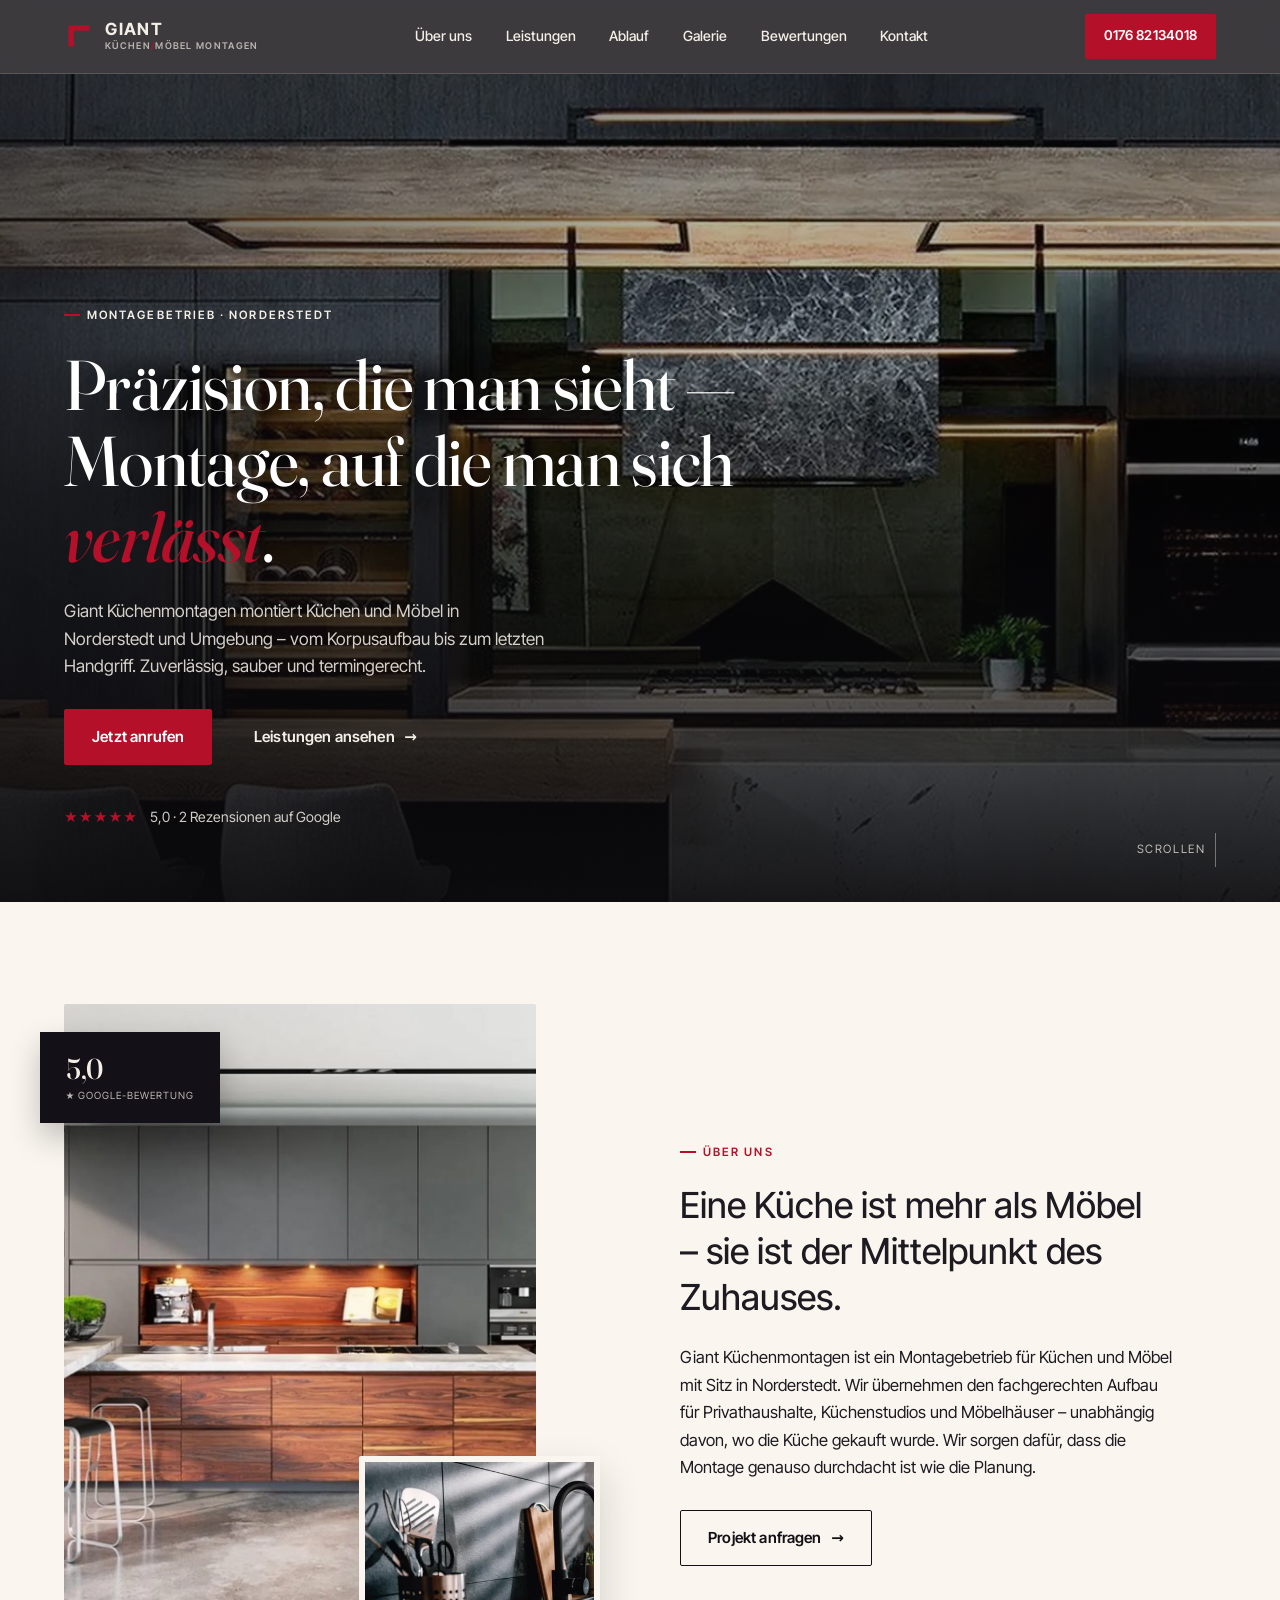
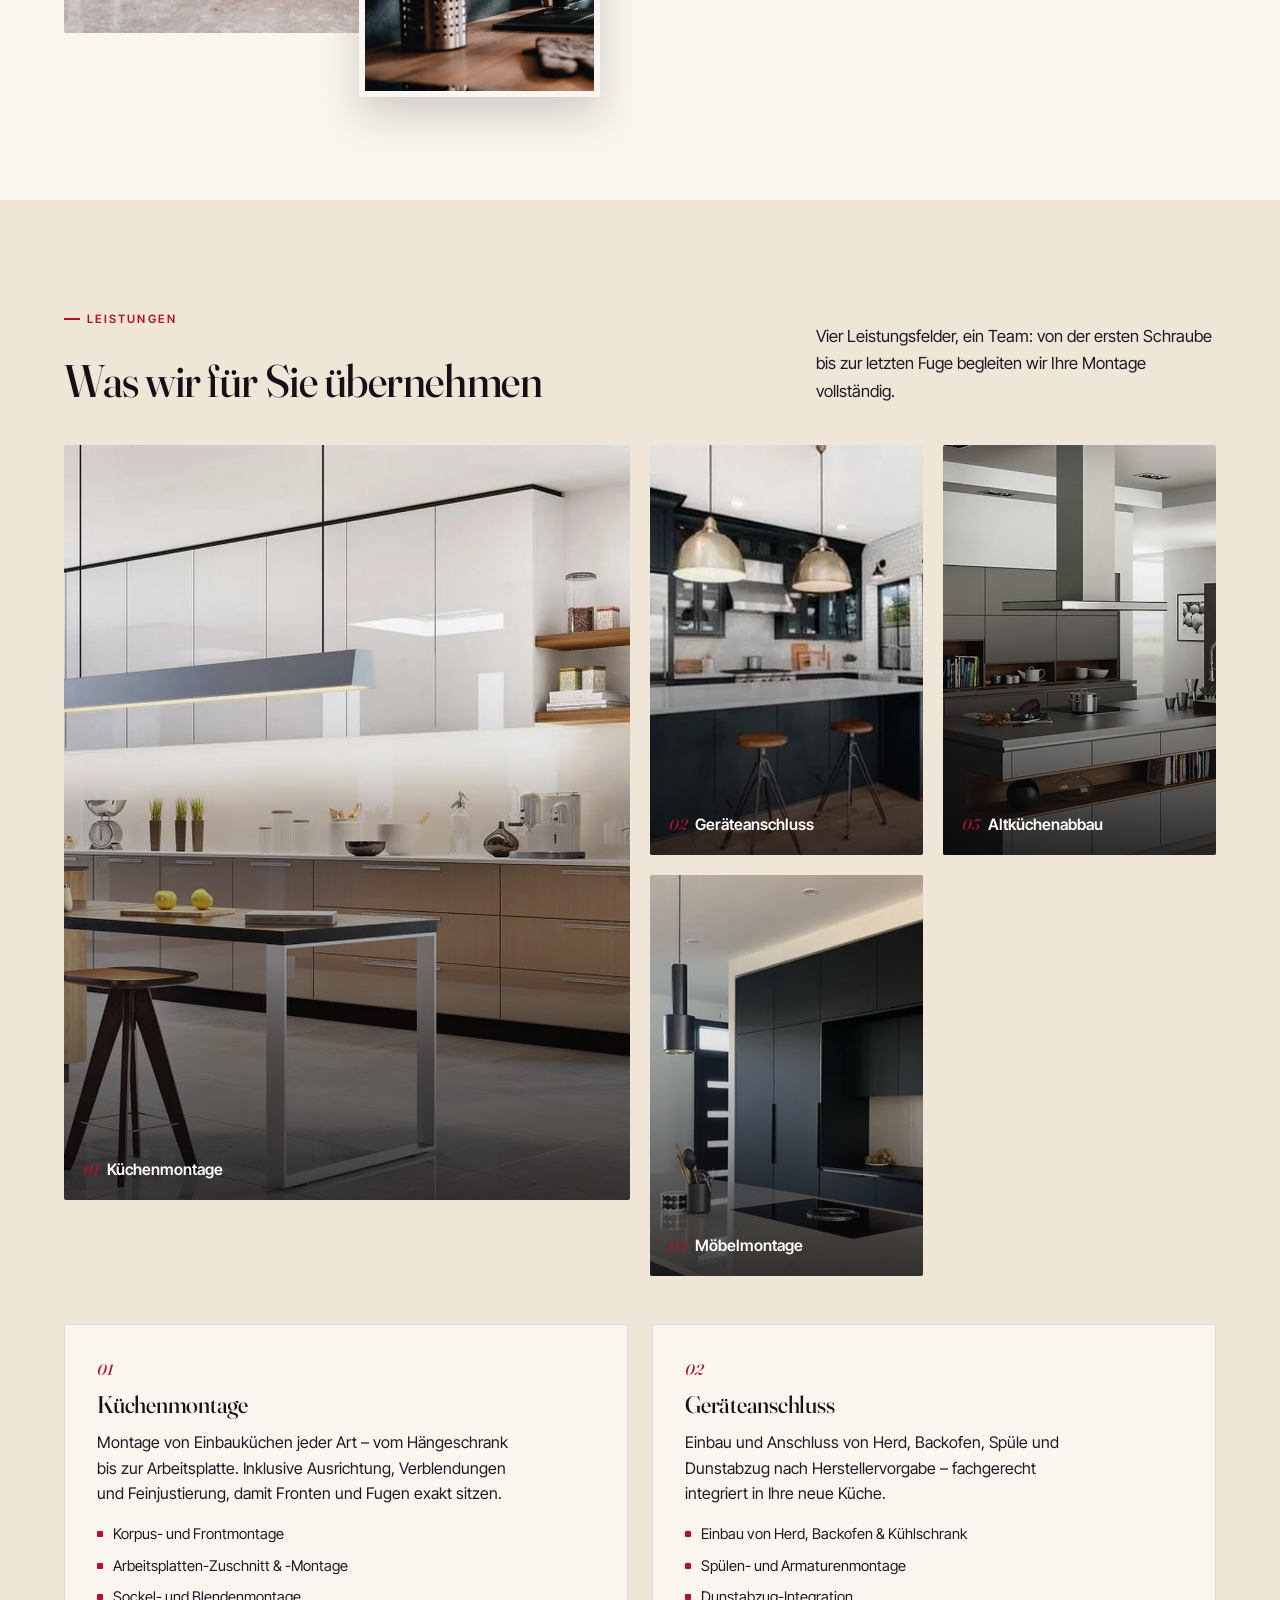
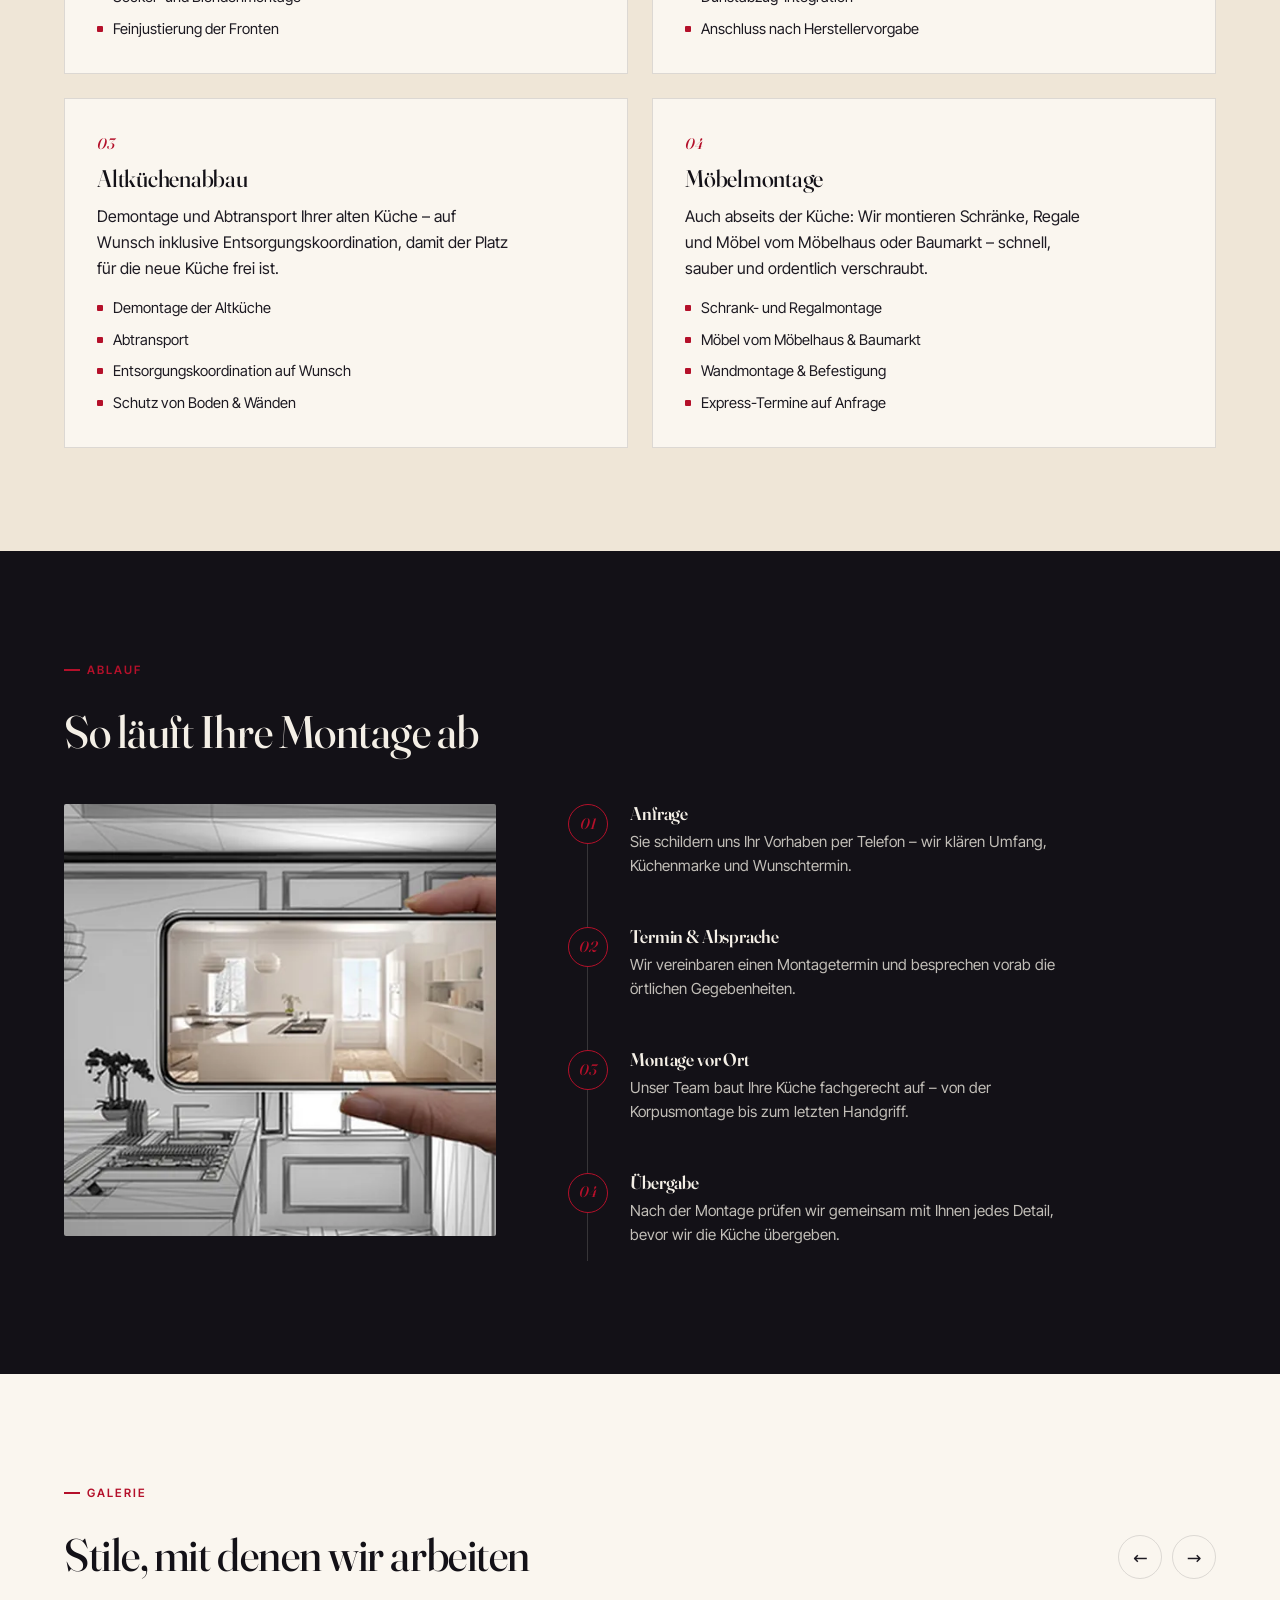
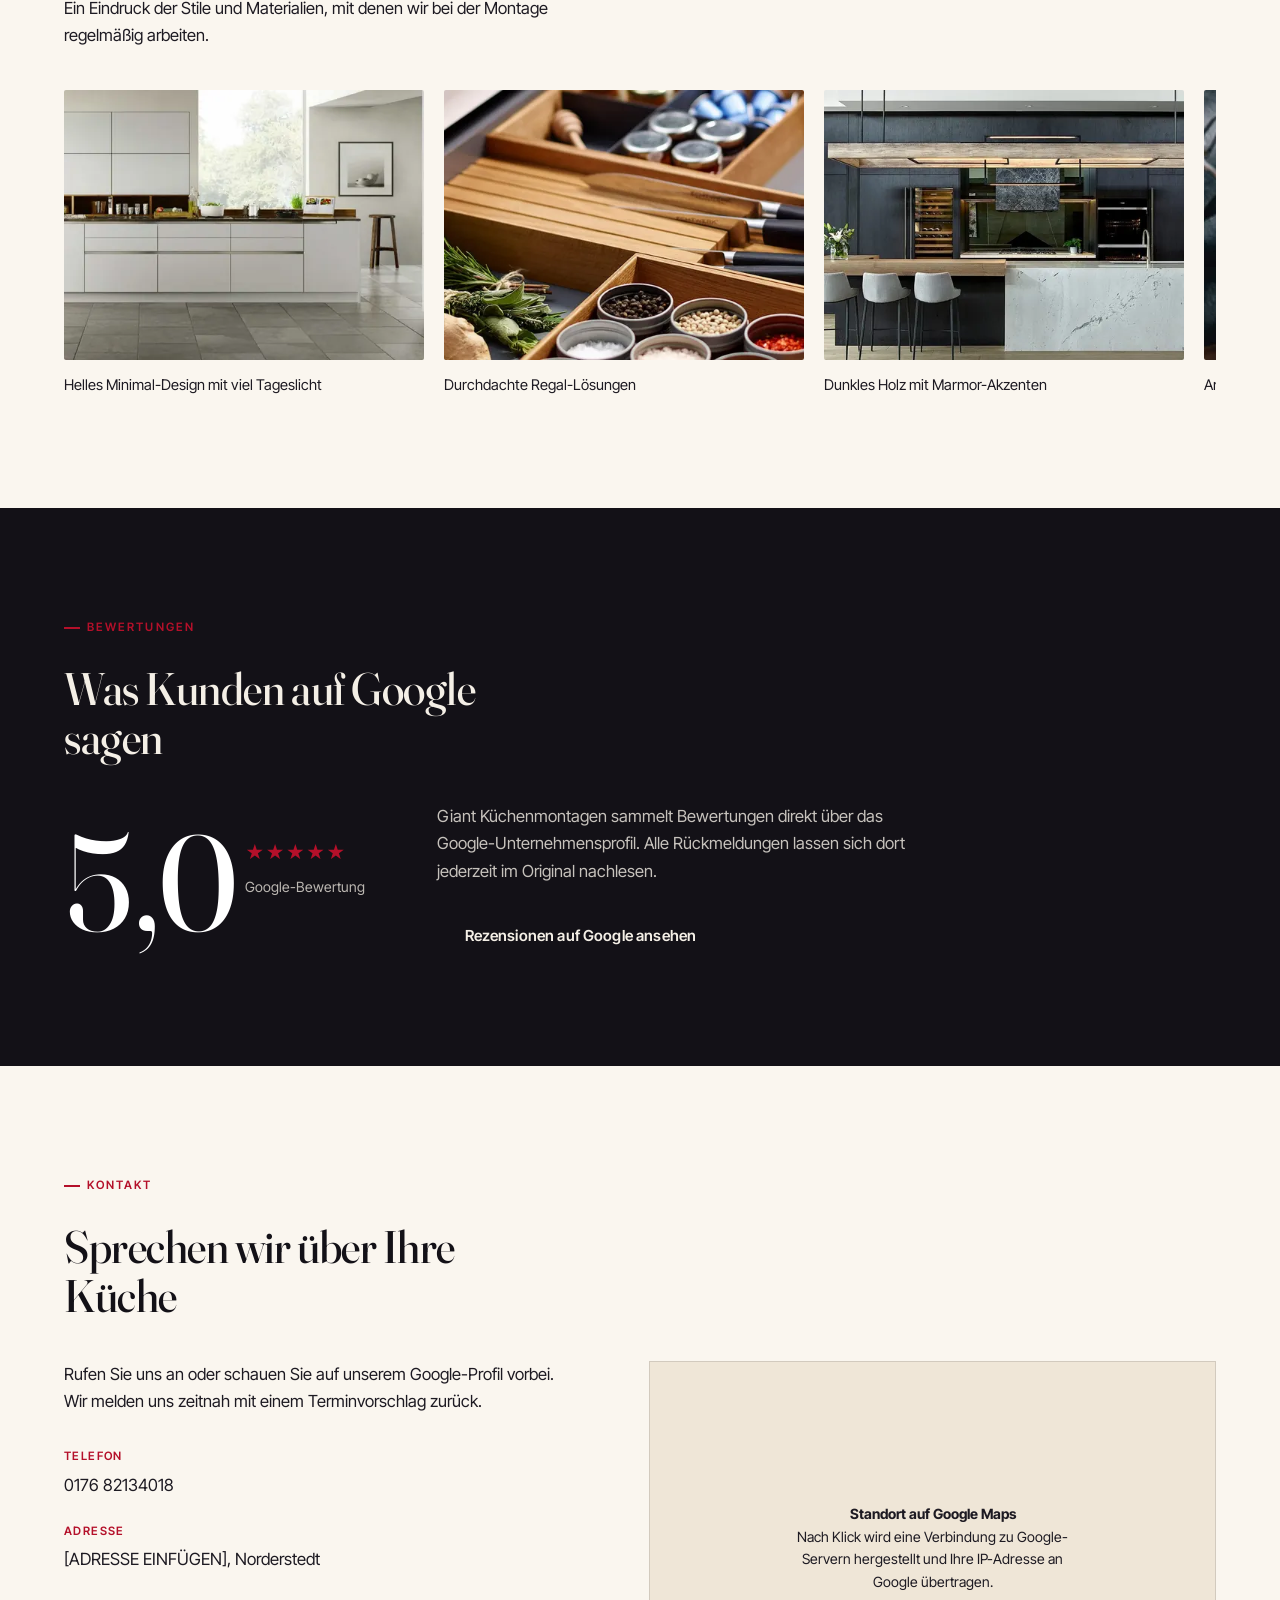
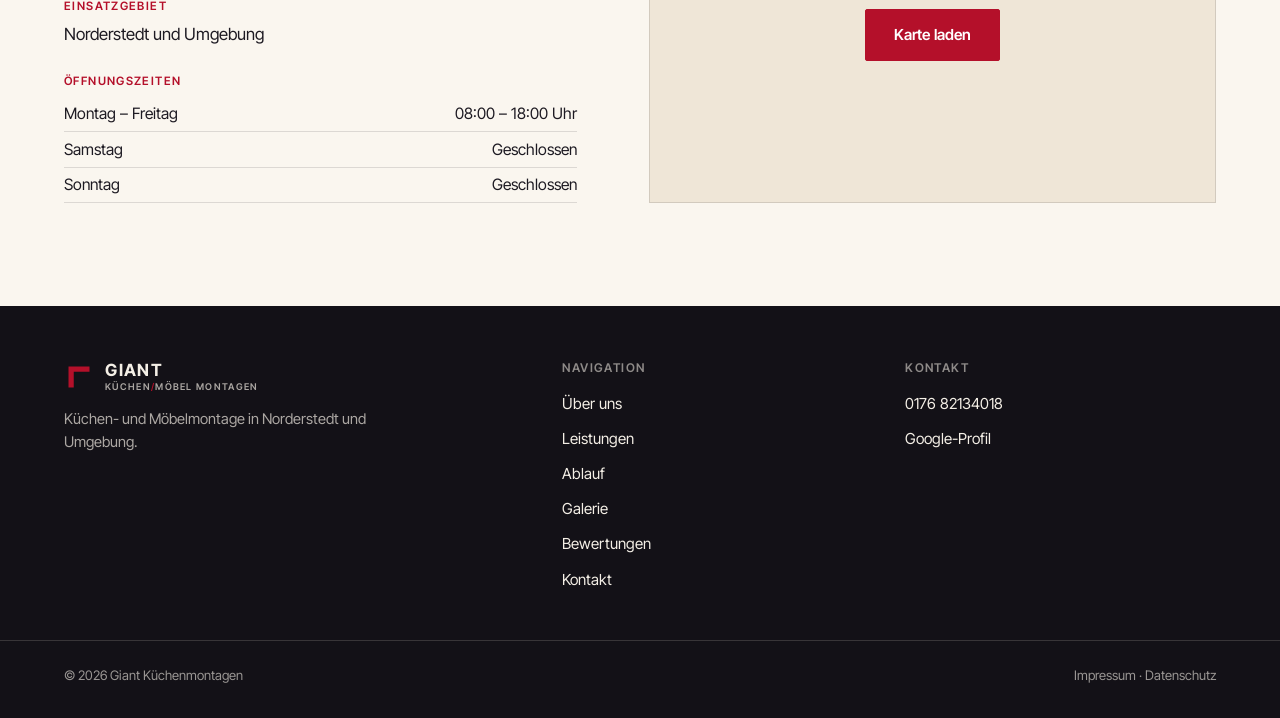
==== commit 3b58500f: "Add files via upload" ====
--- a/index.html
+++ b/index.html
@@ -397,11 +397,11 @@
           <span class="bewertung-score__num">5,0</span>
           <div class="bewertung-score__meta">
             <span class="stars" aria-hidden="true">★★★★★</span>
-            <p>Basierend auf 2 Rezensionen auf Google</p>
+            <p>Google-Bewertung</p>
           </div>
         </div>
         <div class="bewertung-text">
-          <p class="lede">Giant Küchenmontagen sammelt Bewertungen direkt über das Google-Unternehmensprofil. Da es aktuell noch wenige Rezensionen gibt, wächst diese Übersicht mit jedem abgeschlossenen Projekt weiter.</p>
+          <p class="lede">Giant Küchenmontagen sammelt Bewertungen direkt über das Google-Unternehmensprofil. Alle Rückmeldungen lassen sich dort jederzeit im Original nachlesen.</p>
           <a class="btn btn--ghost-light" href="https://www.google.com/maps/place/Giant+K%C3%BCchenmontagen/@0,0,9z/data=!4m19!1m10!3m9!1s0x6337b4d346b1dd51:0x238fac56518d0ff9!2sGiant+K%C3%BCchenmontagen!8m2!3d53.6799585!4d9.3692336!10e5!14m1!1BCgIgAQ!16s%2Fg%2F11s0gf48rt!3m7!1s0x6337b4d346b1dd51:0x238fac56518d0ff9!8m2!3d53.6799585!4d9.3692336!9m1!1b1!16s%2Fg%2F11s0gf48rt?entry=ttu&amp;g_ep=EgoyMDI2MDkzMC4wIKXMDSoASAFQAw%3D%3D" target="_blank" rel="noopener">Rezensionen auf Google ansehen</a>
         </div>
       </div>
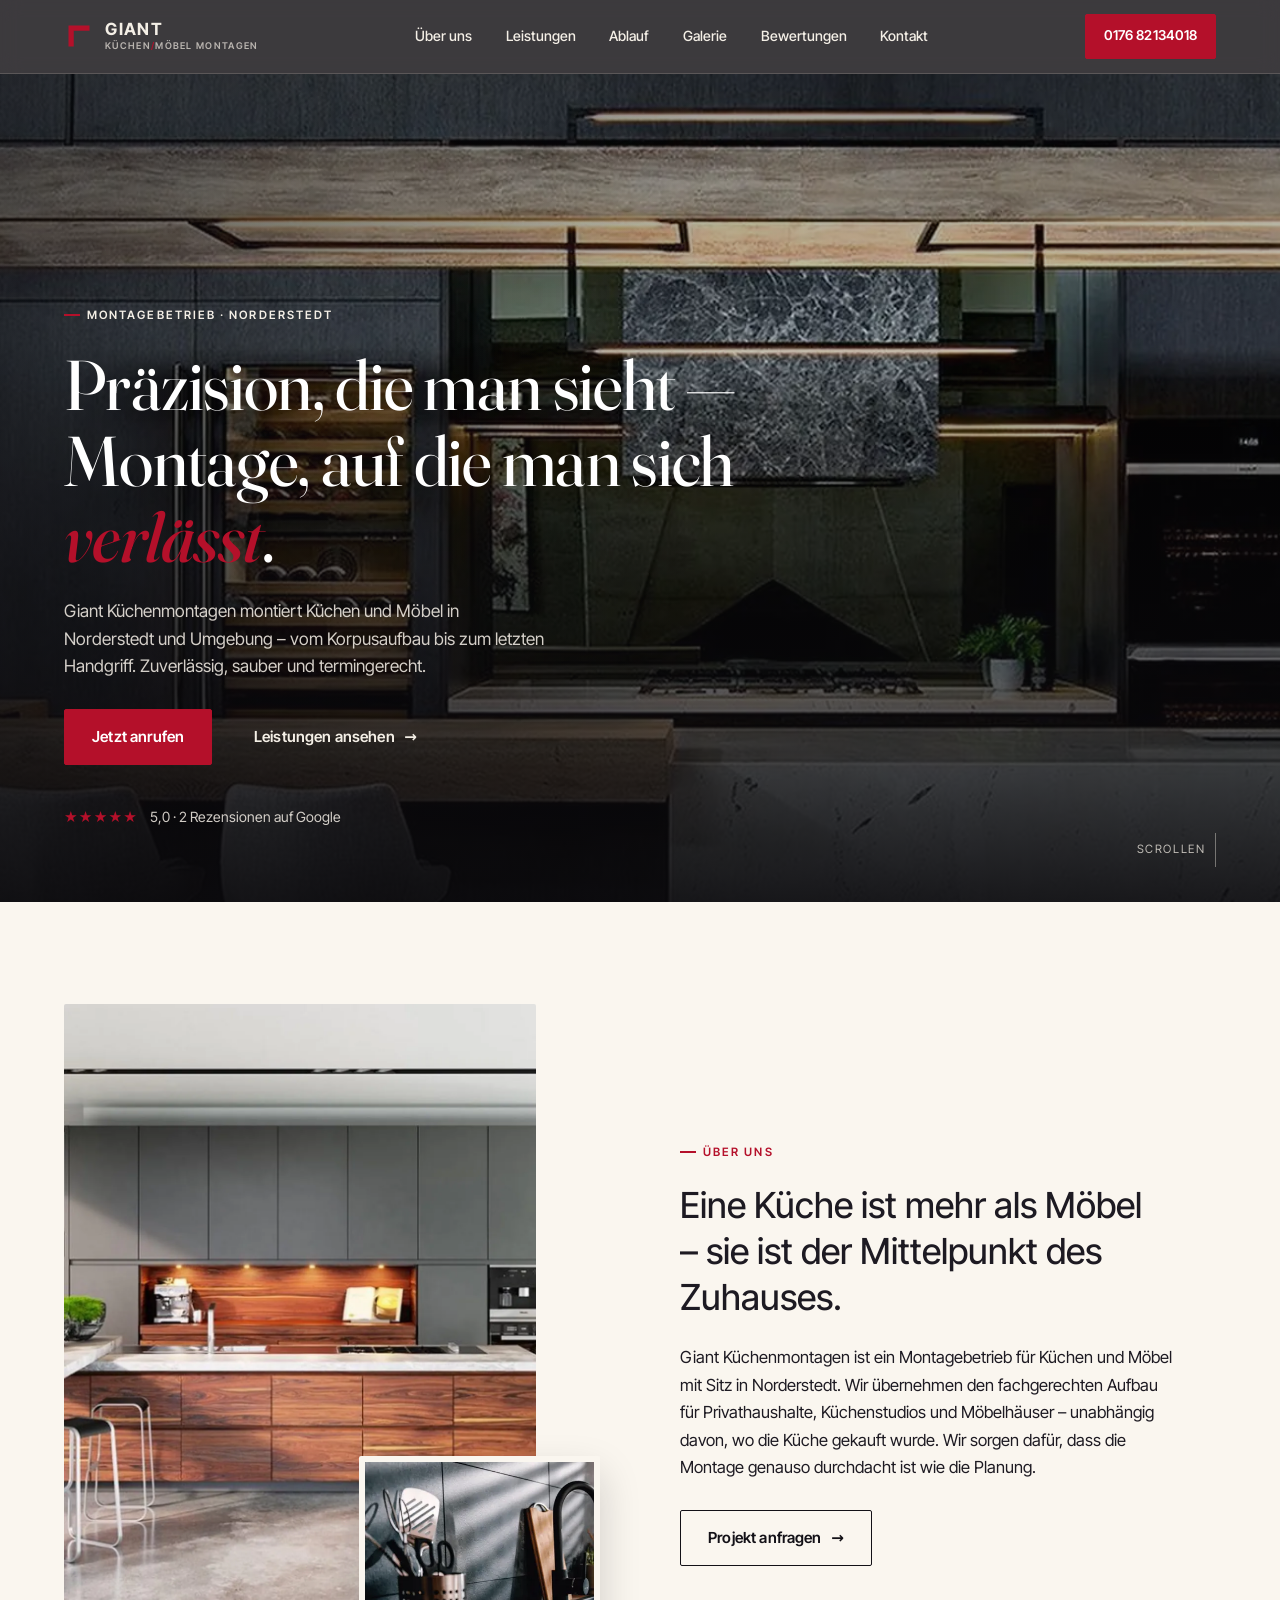
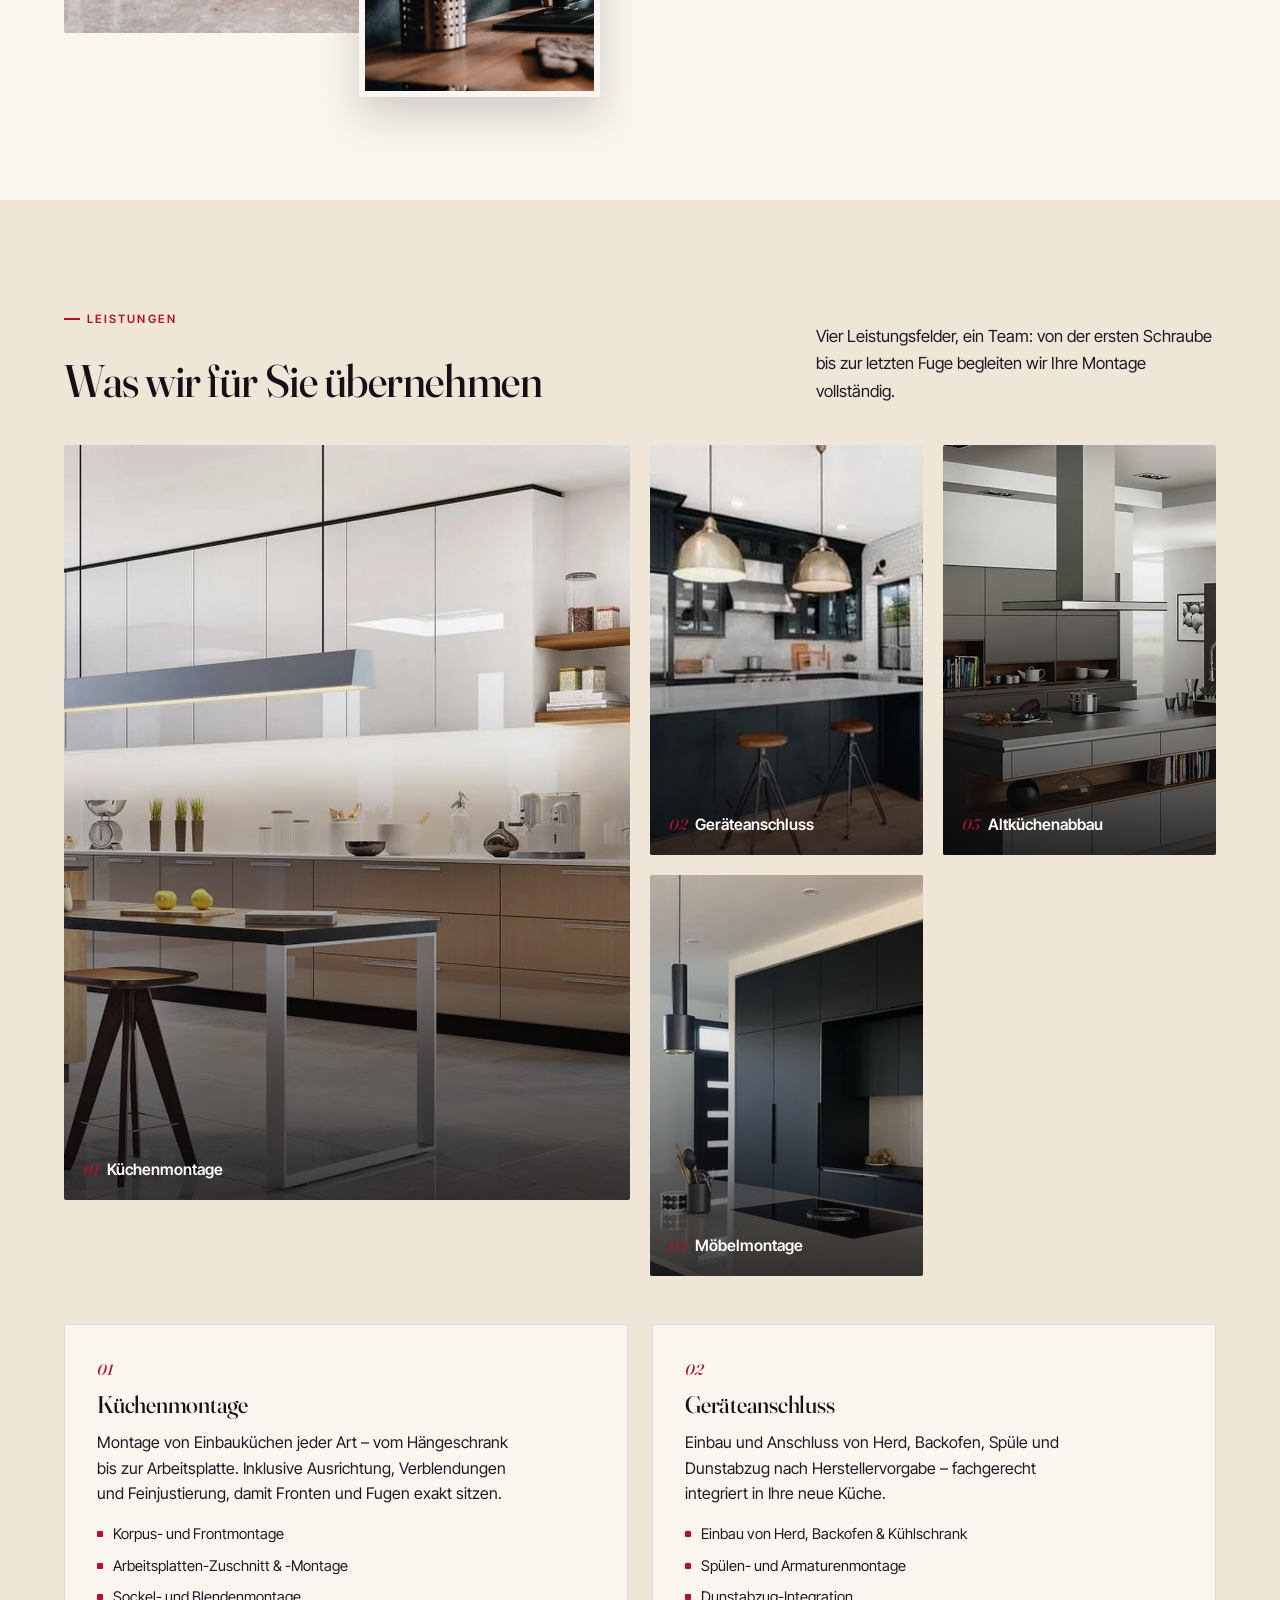
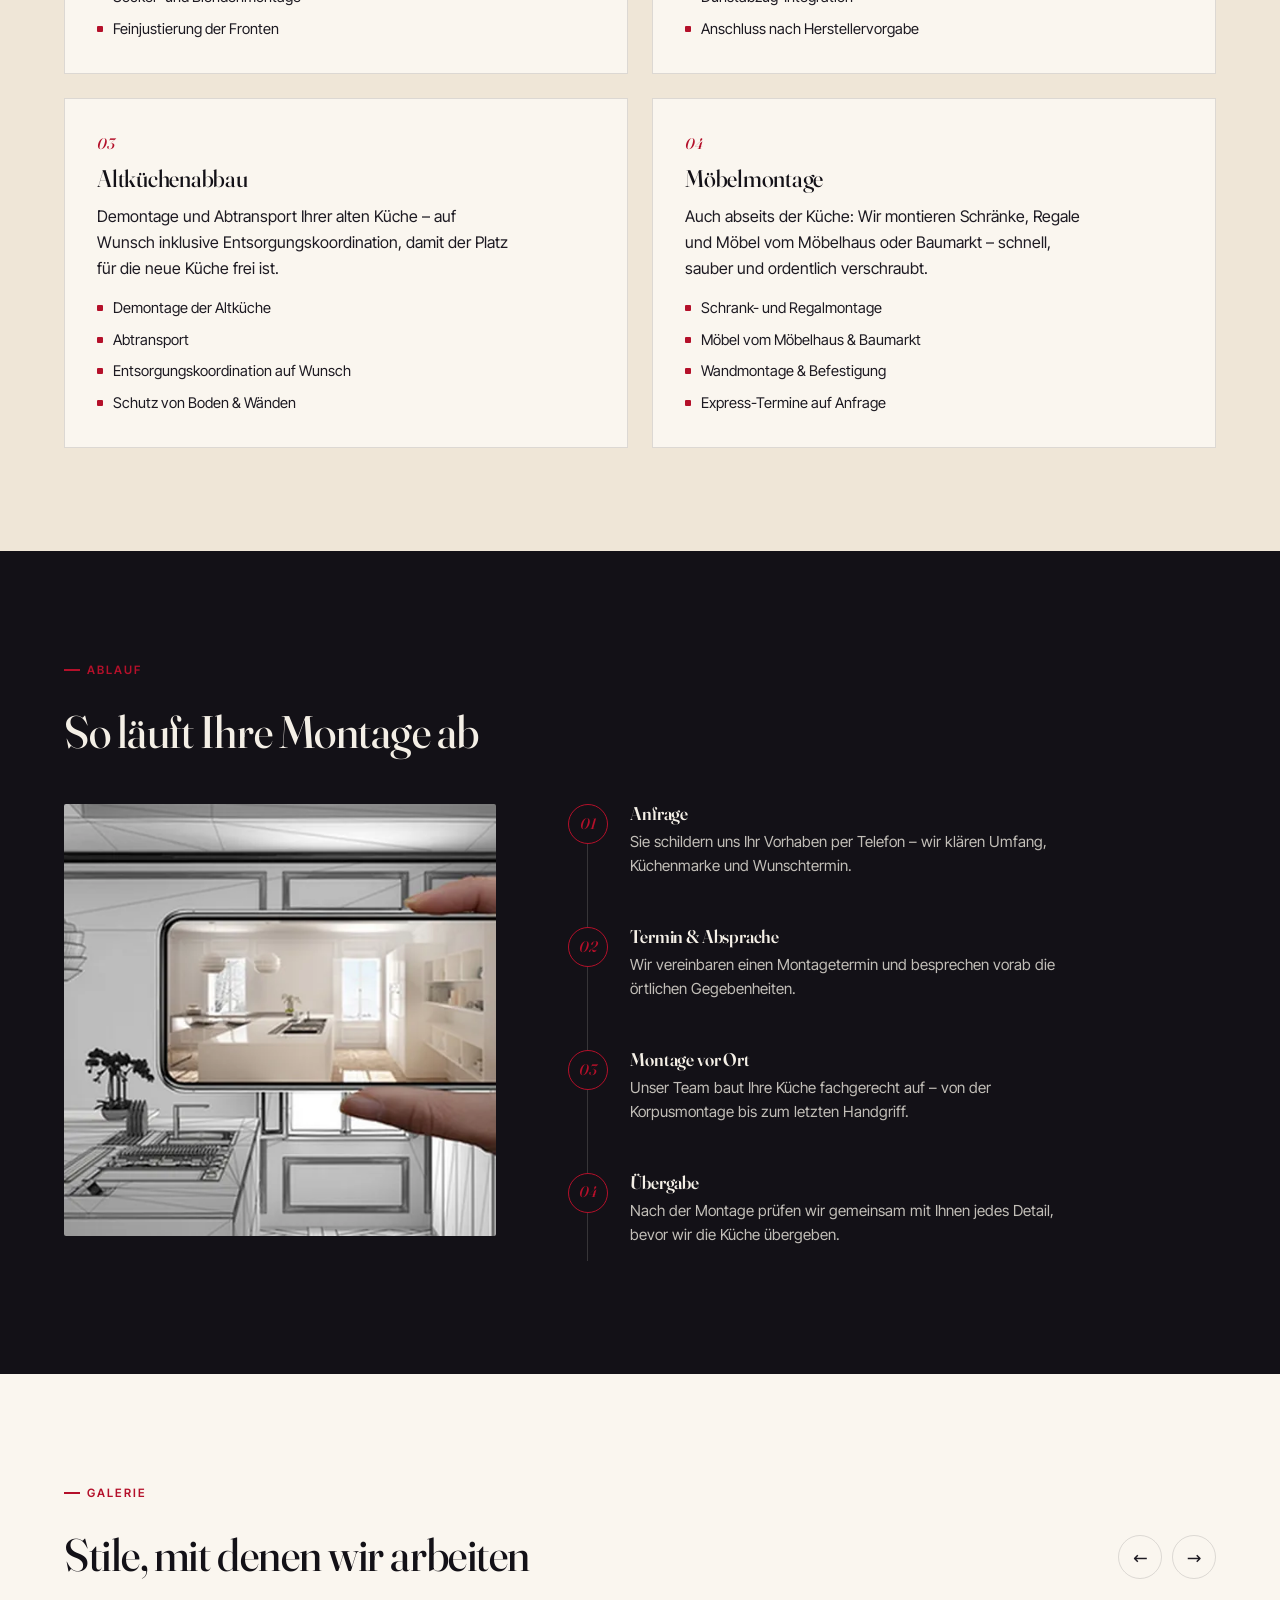
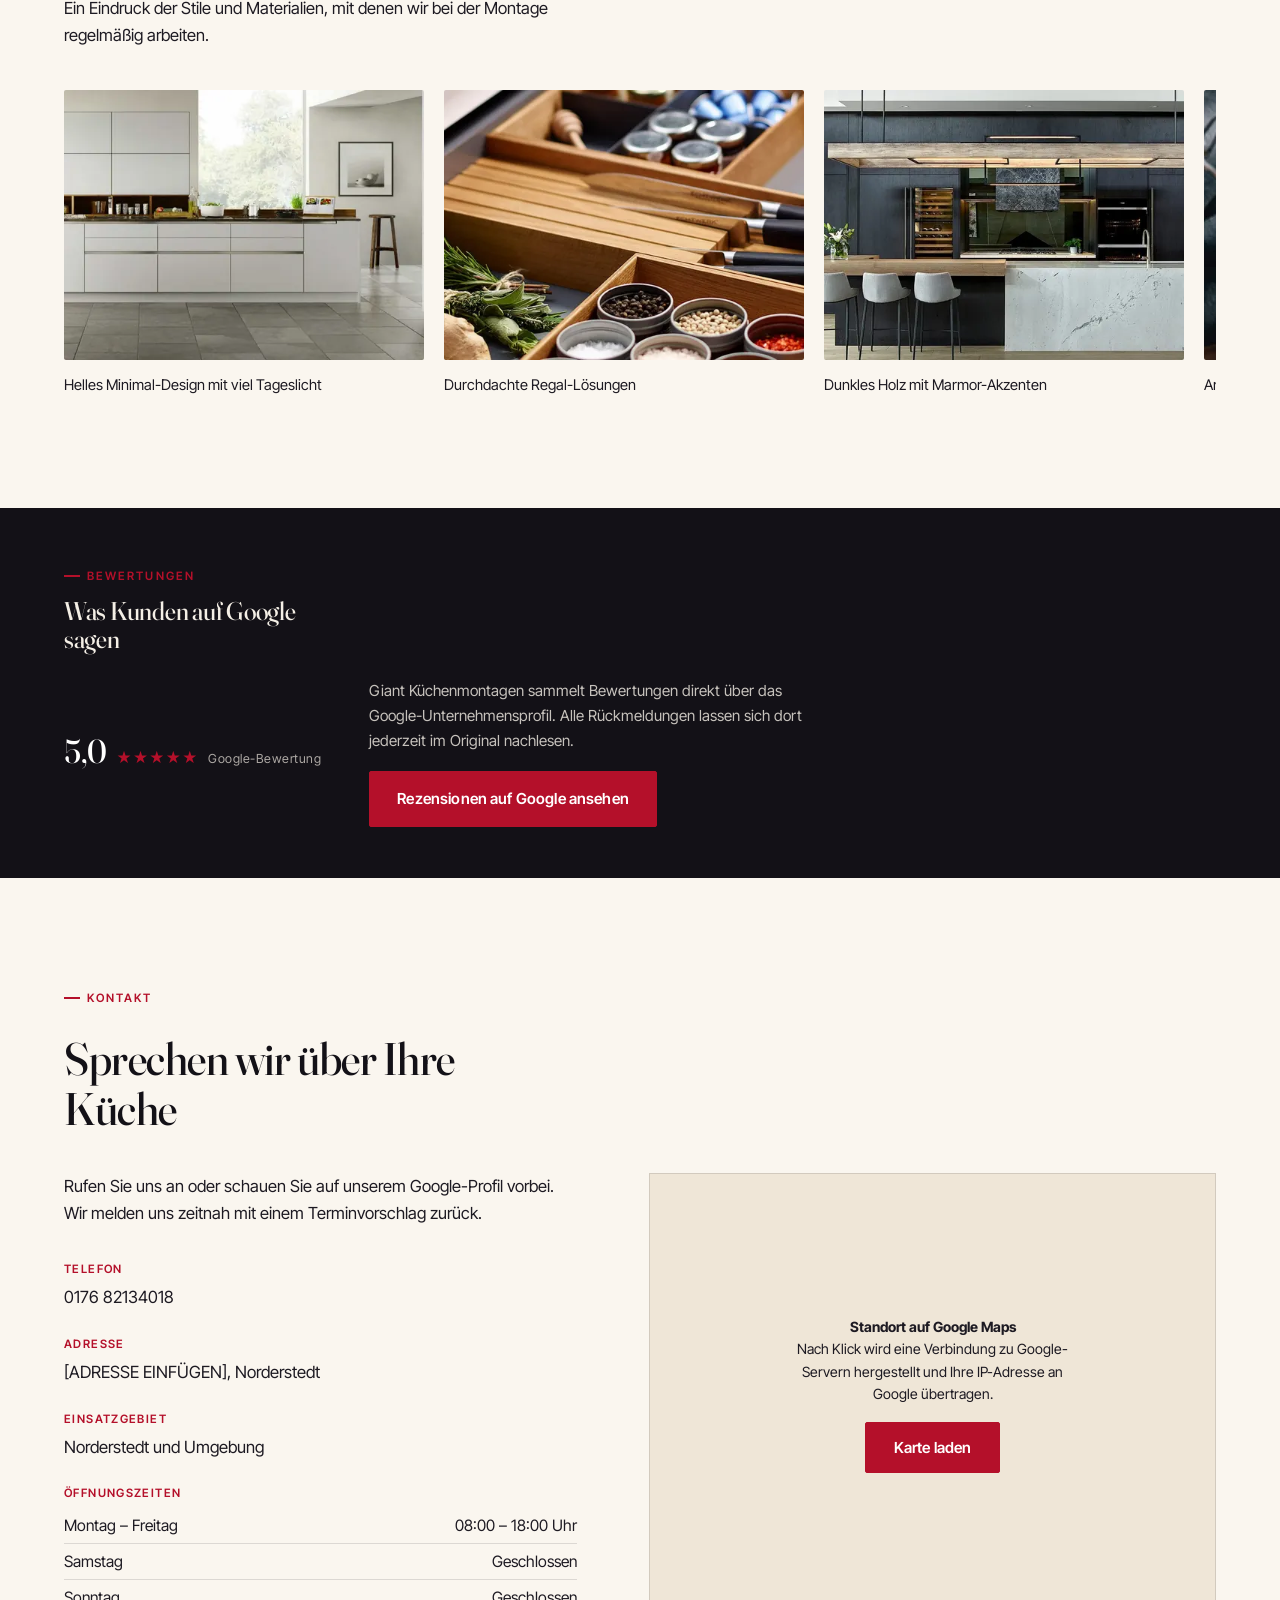
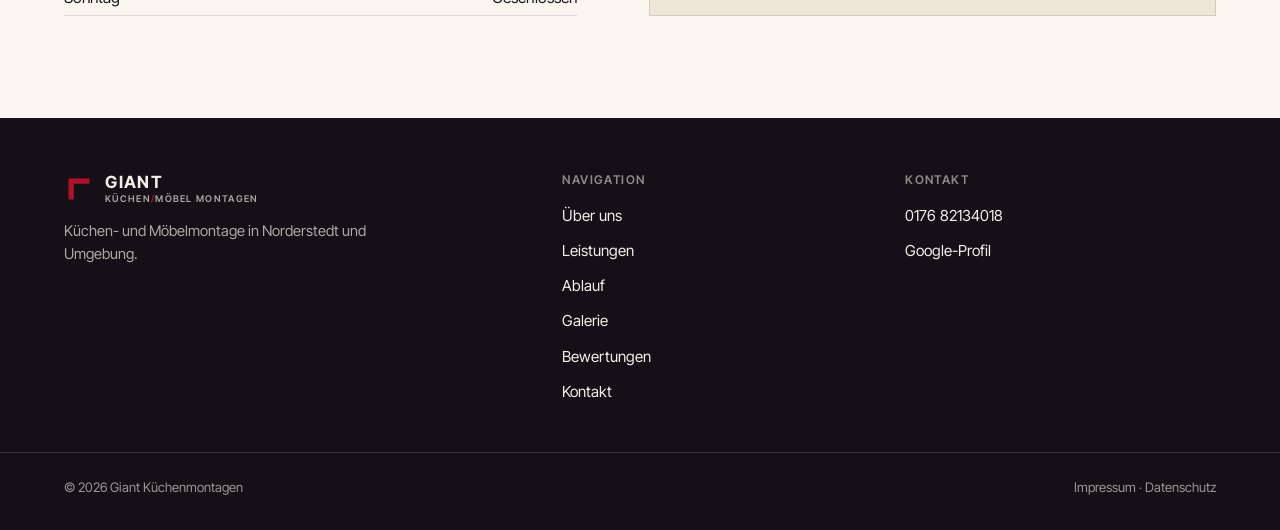
==== commit d7ee8786: "Add files via upload" ====
--- a/index.html
+++ b/index.html
@@ -133,10 +133,6 @@
   <section class="section" id="ueber-uns">
     <div class="wrap ueberuns">
       <div class="ueberuns__media reveal">
-        <div class="ueberuns__stat">
-          <strong>5,0</strong>
-          <span>★ Google-Bewertung</span>
-        </div>
         <div class="ueberuns__media-main">
           <img
             src="img/ueberuns-haupt-960.webp"
@@ -387,22 +383,20 @@
   </section>
 
   <!-- Bewertungen -->
-  <section class="section section--ink" id="bewertungen">
+  <section class="section section--ink section--compact" id="bewertungen">
     <div class="wrap">
       <span class="eyebrow reveal">Bewertungen</span>
-      <h2 class="headline reveal">Was Kunden auf Google sagen</h2>
+      <h2 class="headline bewertungen-headline reveal">Was Kunden auf Google sagen</h2>
 
       <div class="bewertung-banner reveal">
         <div class="bewertung-score">
           <span class="bewertung-score__num">5,0</span>
-          <div class="bewertung-score__meta">
-            <span class="stars" aria-hidden="true">★★★★★</span>
-            <p>Google-Bewertung</p>
-          </div>
+          <span class="stars" aria-hidden="true">★★★★★</span>
+          <span class="bewertung-score__label">Google-Bewertung</span>
         </div>
         <div class="bewertung-text">
           <p class="lede">Giant Küchenmontagen sammelt Bewertungen direkt über das Google-Unternehmensprofil. Alle Rückmeldungen lassen sich dort jederzeit im Original nachlesen.</p>
-          <a class="btn btn--ghost-light" href="https://www.google.com/maps/place/Giant+K%C3%BCchenmontagen/@0,0,9z/data=!4m19!1m10!3m9!1s0x6337b4d346b1dd51:0x238fac56518d0ff9!2sGiant+K%C3%BCchenmontagen!8m2!3d53.6799585!4d9.3692336!10e5!14m1!1BCgIgAQ!16s%2Fg%2F11s0gf48rt!3m7!1s0x6337b4d346b1dd51:0x238fac56518d0ff9!8m2!3d53.6799585!4d9.3692336!9m1!1b1!16s%2Fg%2F11s0gf48rt?entry=ttu&amp;g_ep=EgoyMDI2MDkzMC4wIKXMDSoASAFQAw%3D%3D" target="_blank" rel="noopener">Rezensionen auf Google ansehen</a>
+          <a class="btn btn--primary" href="https://www.google.com/maps/place/Giant+K%C3%BCchenmontagen/@0,0,9z/data=!4m19!1m10!3m9!1s0x6337b4d346b1dd51:0x238fac56518d0ff9!2sGiant+K%C3%BCchenmontagen!8m2!3d53.6799585!4d9.3692336!10e5!14m1!1BCgIgAQ!16s%2Fg%2F11s0gf48rt!3m7!1s0x6337b4d346b1dd51:0x238fac56518d0ff9!8m2!3d53.6799585!4d9.3692336!9m1!1b1!16s%2Fg%2F11s0gf48rt?entry=ttu&amp;g_ep=EgoyMDI2MDkzMC4wIKXMDSoASAFQAw%3D%3D" target="_blank" rel="noopener">Rezensionen auf Google ansehen</a>
         </div>
       </div>
     </div>
--- a/css/style.css
+++ b/css/style.css
@@ -576,37 +576,6 @@
 
 .ueberuns__media-inset img { width: 100%; aspect-ratio: 1/1; object-fit: cover; }
 
-.ueberuns__stat {
-  position: absolute;
-  left: 1rem;
-  top: 1rem;
-  z-index: 2;
-  background: var(--color-ink);
-  color: var(--color-cream);
-  padding: 1rem 1.3rem;
-  font-family: var(--font-display);
-  line-height: 1.1;
-  box-shadow: 0 14px 30px rgba(19, 17, 23, 0.25);
-}
-
-@media (min-width: 540px) {
-  .ueberuns__stat { left: -1.5rem; top: 1.75rem; padding: 1.3rem 1.6rem; }
-}
-
-.ueberuns__stat strong {
-  display: block;
-  font-size: 1.8rem;
-  font-weight: 500;
-}
-
-.ueberuns__stat span {
-  font-family: var(--font-text);
-  font-size: 0.62rem;
-  letter-spacing: 0.1em;
-  text-transform: uppercase;
-  color: rgba(244, 239, 230, 0.75);
-}
-
 /* ---------- Leistungen: Bento-Grid ---------- */
 .bento {
   display: grid;
@@ -857,44 +826,49 @@
 }
 
 /* ---------- Bewertungen ---------- */
+.section--compact { padding-block: clamp(2rem, 4vw, 3.25rem); }
+
+.bewertungen-headline {
+  font-size: clamp(1.3rem, 2vw, 1.6rem);
+  margin-top: 0.5em;
+}
+
 .bewertung-banner {
   display: grid;
-  gap: 2.5rem;
-  margin-top: 2.5rem;
+  gap: 1.5rem;
+  margin-top: 1.5rem;
   align-items: center;
 }
 
 @media (min-width: 860px) {
-  .bewertung-banner { grid-template-columns: auto 1fr; gap: 4.5rem; }
+  .bewertung-banner { grid-template-columns: auto 1fr; gap: 3rem; }
 }
 
 .bewertung-score {
   display: flex;
-  align-items: flex-start;
-  gap: 0.4rem;
+  align-items: baseline;
+  flex-wrap: wrap;
+  gap: 0.6rem;
 }
 
 .bewertung-score__num {
   font-family: var(--font-display);
-  font-size: clamp(5rem, 14vw, 8.5rem);
-  line-height: 0.85;
+  font-size: clamp(1.9rem, 2.6vw, 2.3rem);
+  line-height: 1;
   color: var(--color-white);
-  font-weight: 420;
-}
-
-.bewertung-score__meta { padding-top: 0.6rem; }
-
-.bewertung-score__meta .stars { font-size: 1.3rem; display: block; }
-
-.bewertung-score__meta p {
-  margin-top: 0.5rem;
-  font-size: 0.88rem;
-  color: rgba(244, 239, 230, 0.75);
-  max-width: 24ch;
-}
-
-.bewertung-text p { color: rgba(244, 239, 230, 0.82); max-width: 50ch; }
-.bewertung-text .btn { margin-top: 1.5rem; }
+  font-weight: 460;
+}
+
+.bewertung-score .stars { font-size: 1.05rem; }
+
+.bewertung-score__label {
+  font-size: 0.78rem;
+  letter-spacing: 0.04em;
+  color: rgba(244, 239, 230, 0.68);
+}
+
+.bewertung-text p { color: rgba(244, 239, 230, 0.82); max-width: 50ch; font-size: 0.95rem; }
+.bewertung-text .btn { margin-top: 1.1rem; }
 
 /* ---------- Kontakt ---------- */
 .kontakt {
